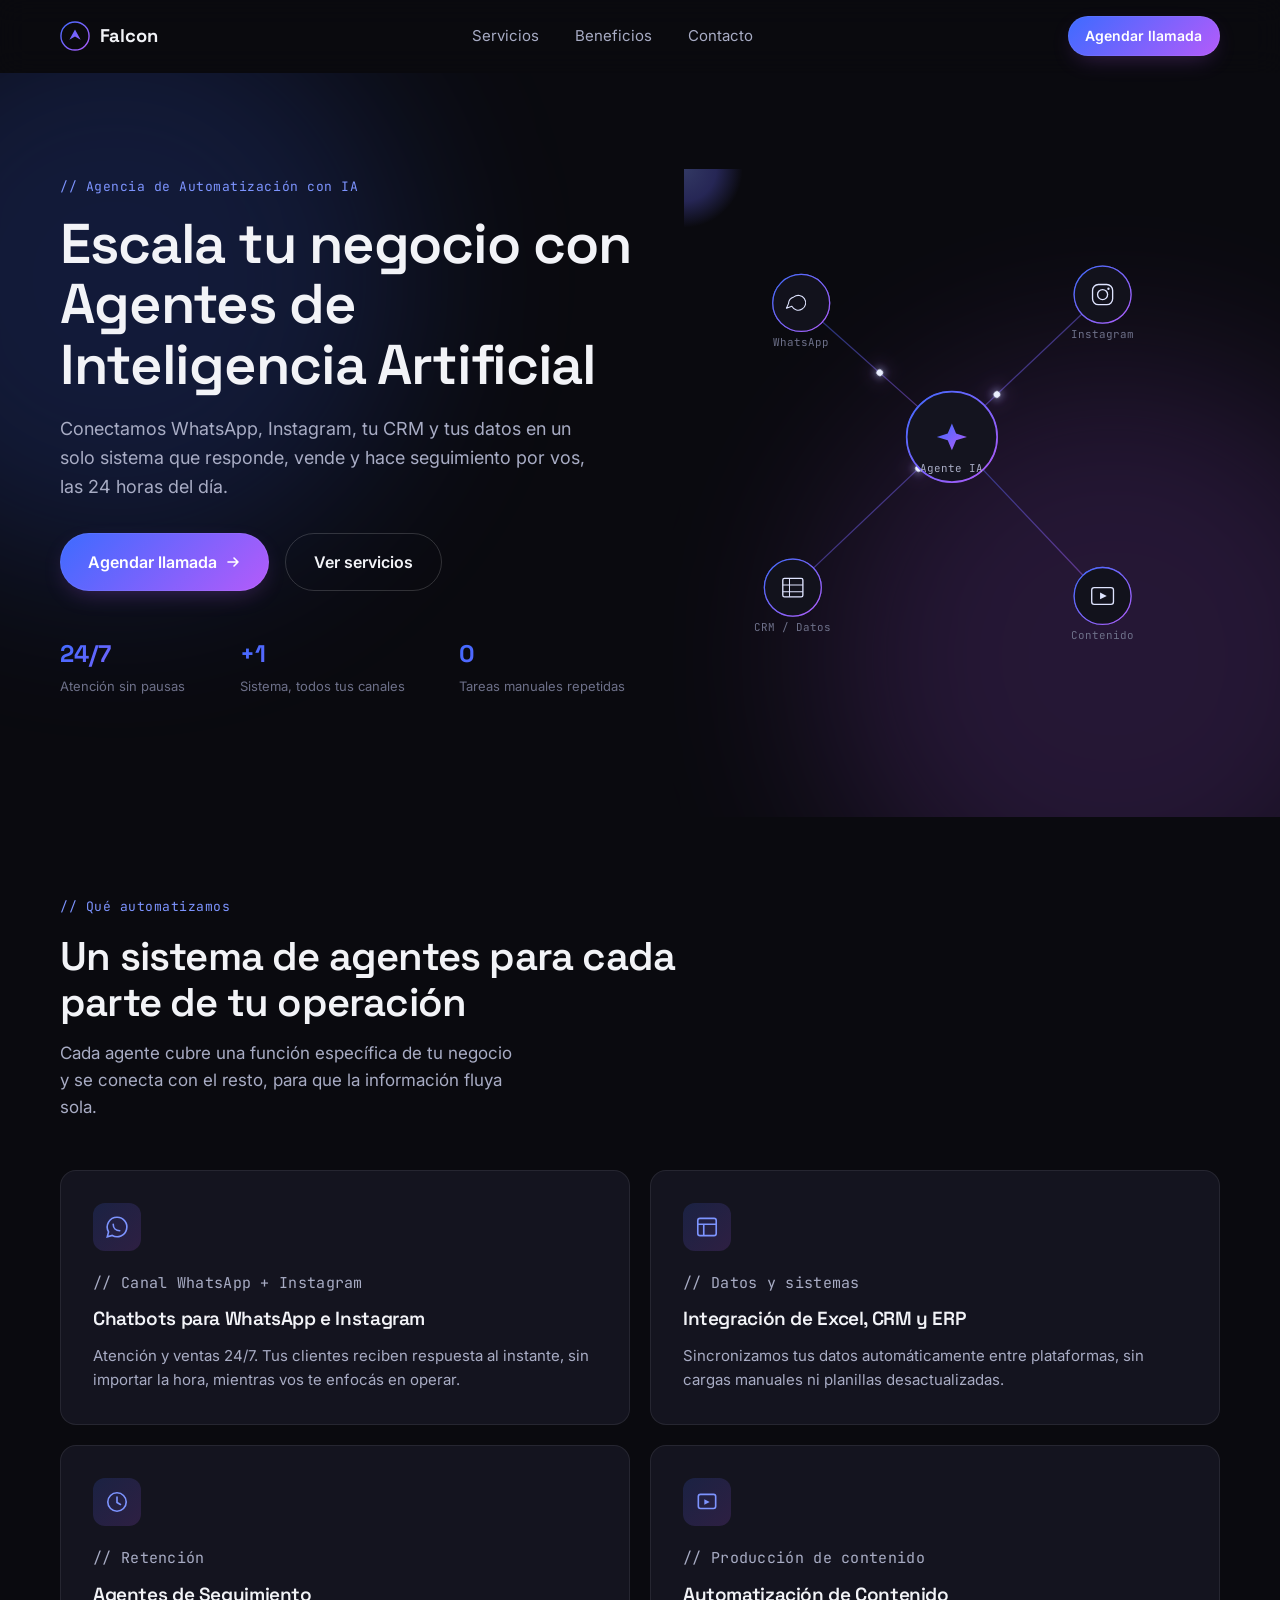
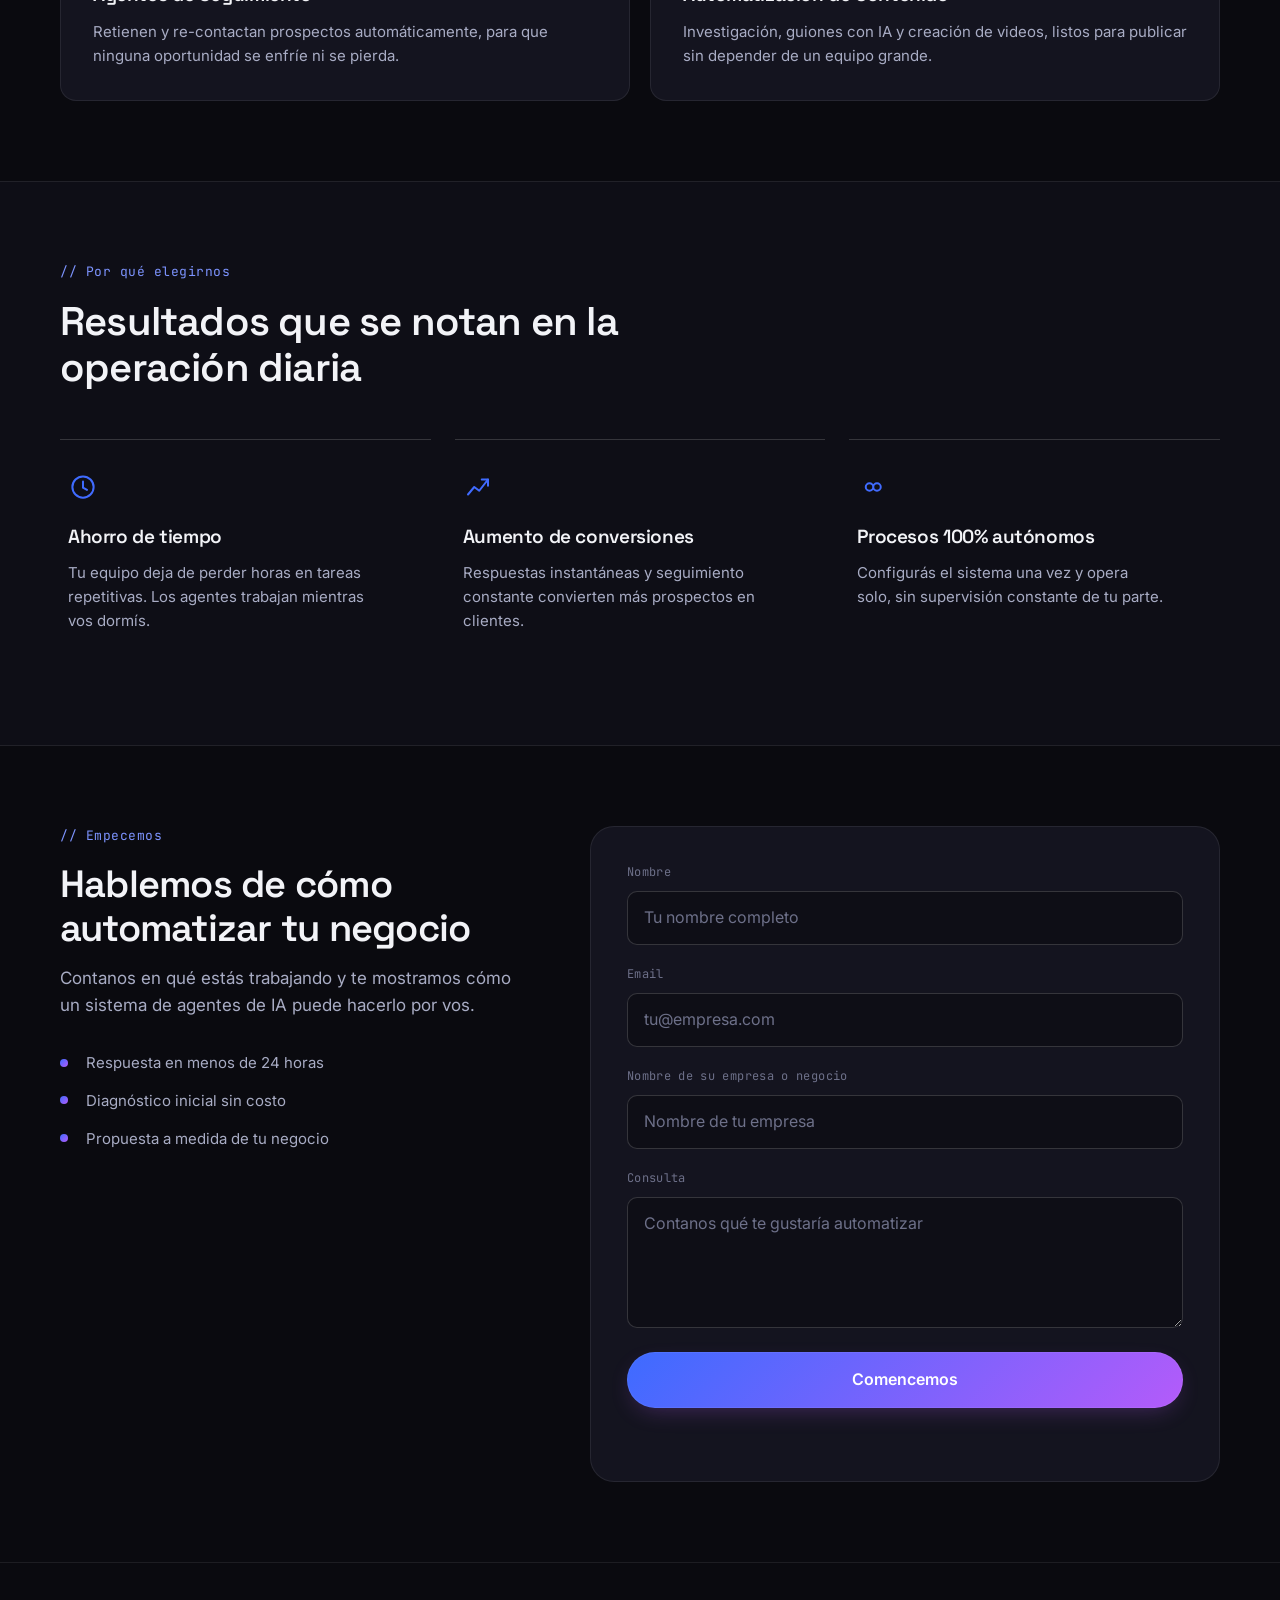
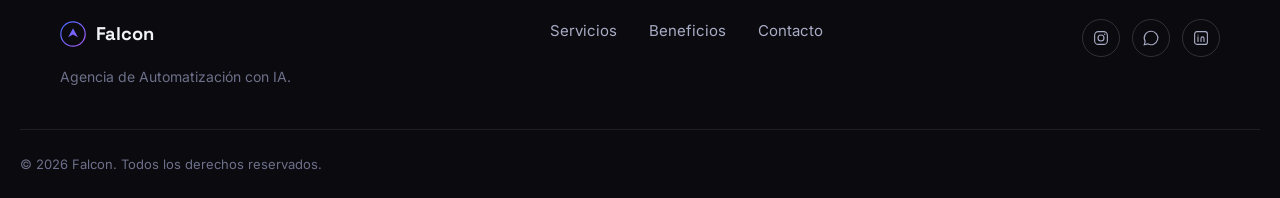
==== index.html @ a9a2b714 "Add Falcon landing page: dark-mode AI automation agency site Hero features an animated node-network " ====
<!DOCTYPE html>
<html lang="es">
<head>
<meta charset="UTF-8">
<meta name="viewport" content="width=device-width, initial-scale=1.0">
<title>Falcon — Agencia de Automatización con IA</title>
<meta name="description" content="Falcon automatiza tu negocio con agentes de Inteligencia Artificial: WhatsApp, Instagram, CRM y contenido, trabajando 24/7.">
<link rel="icon" href="data:image/svg+xml,%3Csvg xmlns='http://www.w3.org/2000/svg' viewBox='0 0 64 64'%3E%3Cdefs%3E%3ClinearGradient id='g' x1='0' y1='0' x2='1' y2='1'%3E%3Cstop offset='0' stop-color='%233d6bff'/%3E%3Cstop offset='1' stop-color='%23b45bfa'/%3E%3C/linearGradient%3E%3C/defs%3E%3Ccircle cx='32' cy='32' r='30' fill='%230a0a0f'/%3E%3Ccircle cx='32' cy='32' r='30' fill='none' stroke='url(%23g)' stroke-width='3'/%3E%3Cpath d='M20 40 L32 18 L44 40 L32 33 Z' fill='url(%23g)'/%3E%3C/svg%3E">
<link rel="preconnect" href="https://fonts.googleapis.com">
<link rel="preconnect" href="https://fonts.gstatic.com" crossorigin>
<link href="https://fonts.googleapis.com/css2?family=Space+Grotesk:wght@500;600;700&family=Inter:wght@400;500;600&family=JetBrains+Mono:wght@400;500&display=swap" rel="stylesheet">
<link rel="stylesheet" href="styles.css">
</head>
<body>

<a class="skip-link" href="#contenido">Saltar al contenido</a>

<header class="site-header" id="header">
  <div class="container header-inner">
    <a href="#inicio" class="logo" aria-label="Falcon, inicio">
      <svg class="logo-mark" width="30" height="30" viewBox="0 0 64 64" fill="none" aria-hidden="true">
        <circle cx="32" cy="32" r="30" fill="none" stroke="url(#logoGrad)" stroke-width="3"/>
        <path d="M20 40 L32 18 L44 40 L32 33 Z" fill="url(#logoGrad)"/>
        <defs>
          <linearGradient id="logoGrad" x1="0" y1="0" x2="64" y2="64" gradientUnits="userSpaceOnUse">
            <stop offset="0" stop-color="#3d6bff"/>
            <stop offset="1" stop-color="#b45bfa"/>
          </linearGradient>
        </defs>
      </svg>
      <span class="logo-word">Falcon</span>
    </a>

    <nav class="main-nav" id="main-nav" aria-label="Navegación principal">
      <a href="#servicios">Servicios</a>
      <a href="#beneficios">Beneficios</a>
      <a href="#contacto">Contacto</a>
    </nav>

    <div class="header-actions">
      <a href="#contacto" class="btn btn-primary btn-small">Agendar llamada</a>
      <button class="nav-toggle" id="nav-toggle" aria-expanded="false" aria-controls="mobile-menu" aria-label="Abrir menú">
        <span></span><span></span><span></span>
      </button>
    </div>
  </div>

  <div class="mobile-menu" id="mobile-menu">
    <a href="#servicios">Servicios</a>
    <a href="#beneficios">Beneficios</a>
    <a href="#contacto">Contacto</a>
    <a href="#contacto" class="btn btn-primary">Agendar llamada</a>
  </div>
</header>

<main id="contenido">

  <!-- HERO -->
  <section class="hero" id="inicio">
    <div class="hero-glow hero-glow-blue" aria-hidden="true"></div>
    <div class="hero-glow hero-glow-violet" aria-hidden="true"></div>

    <div class="container hero-grid">
      <div class="hero-copy reveal">
        <p class="eyebrow">// Agencia de Automatización con IA</p>
        <h1 class="hero-title">Escala tu negocio con Agentes de Inteligencia Artificial</h1>
        <p class="hero-subtitle">Conectamos WhatsApp, Instagram, tu CRM y tus datos en un solo sistema que responde, vende y hace seguimiento por vos, las 24 horas del día.</p>
        <div class="hero-actions">
          <a href="#contacto" class="btn btn-primary btn-large">
            Agendar llamada
            <svg width="16" height="16" viewBox="0 0 16 16" fill="none" aria-hidden="true"><path d="M3 8h10M9 4l4 4-4 4" stroke="currentColor" stroke-width="1.6" stroke-linecap="round" stroke-linejoin="round"/></svg>
          </a>
          <a href="#servicios" class="btn btn-ghost btn-large">Ver servicios</a>
        </div>
        <dl class="hero-stats">
          <div>
            <dt>24/7</dt>
            <dd>Atención sin pausas</dd>
          </div>
          <div>
            <dt>+1</dt>
            <dd>Sistema, todos tus canales</dd>
          </div>
          <div>
            <dt>0</dt>
            <dd>Tareas manuales repetidas</dd>
          </div>
        </dl>
      </div>

      <div class="hero-visual" aria-hidden="true">
        <svg class="network" viewBox="0 0 640 640" xmlns="http://www.w3.org/2000/svg">
          <defs>
            <linearGradient id="lineGrad" x1="0" y1="0" x2="1" y2="1">
              <stop offset="0" stop-color="#3d6bff"/>
              <stop offset="1" stop-color="#b45bfa"/>
            </linearGradient>
            <radialGradient id="hubGlow" cx="50%" cy="50%" r="50%">
              <stop offset="0" stop-color="#7d8fff"/>
              <stop offset="55%" stop-color="#5a5bd8"/>
              <stop offset="100%" stop-color="#5a5bd8" stop-opacity="0"/>
            </radialGradient>
          </defs>

          <path id="pathWA" class="network-line" d="M320,320 L140,160" />
          <path id="pathIG" class="network-line" d="M320,320 L500,150" />
          <path id="pathDB" class="network-line" d="M320,320 L130,500" />
          <path id="pathCT" class="network-line" d="M320,320 L500,510" />

          <circle class="packet" r="4" fill="#eaf0ff"><animateMotion dur="3.2s" repeatCount="indefinite" rotate="auto"><mpath href="#pathWA"/></animateMotion></circle>
          <circle class="packet" r="4" fill="#eaf0ff"><animateMotion dur="3.8s" begin="0.4s" repeatCount="indefinite" rotate="auto"><mpath href="#pathIG"/></animateMotion></circle>
          <circle class="packet" r="4" fill="#eaf0ff"><animateMotion dur="3.5s" begin="0.8s" repeatCount="indefinite" rotate="auto"><mpath href="#pathDB"/></animateMotion></circle>
          <circle class="packet" r="4" fill="#eaf0ff"><animateMotion dur="4.1s" begin="1.2s" repeatCount="indefinite" rotate="auto"><mpath href="#pathCT"/></animateMotion></circle>

          <g class="node" transform="translate(140,160)">
            <circle class="node-ring" r="34"/>
            <circle r="34" fill="#12121c" stroke="url(#lineGrad)" stroke-width="1.5"/>
            <path d="M-11,-9 a11,11 0 1 1 -3,14 l-8,3 3,-7 a11,11 0 0 1 8,-10z" transform="translate(0,0) scale(0.8)" fill="none" stroke="#dfe4ff" stroke-width="1.6" stroke-linejoin="round"/>
            <text x="0" y="52" text-anchor="middle" class="node-label">WhatsApp</text>
          </g>

          <g class="node" transform="translate(500,150)">
            <circle class="node-ring" r="34"/>
            <circle r="34" fill="#12121c" stroke="url(#lineGrad)" stroke-width="1.5"/>
            <rect x="-12" y="-12" width="24" height="24" rx="7" fill="none" stroke="#dfe4ff" stroke-width="1.6"/>
            <circle r="6" fill="none" stroke="#dfe4ff" stroke-width="1.6"/>
            <circle cx="7" cy="-7" r="1.4" fill="#dfe4ff"/>
            <text x="0" y="52" text-anchor="middle" class="node-label">Instagram</text>
          </g>

          <g class="node" transform="translate(130,500)">
            <circle class="node-ring" r="34"/>
            <circle r="34" fill="#12121c" stroke="url(#lineGrad)" stroke-width="1.5"/>
            <rect x="-12" y="-11" width="24" height="22" rx="2" fill="none" stroke="#dfe4ff" stroke-width="1.6"/>
            <path d="M-12,-3 h24 M-12,5 h24 M-4,-11 v22" stroke="#dfe4ff" stroke-width="1.2"/>
            <text x="0" y="52" text-anchor="middle" class="node-label">CRM / Datos</text>
          </g>

          <g class="node" transform="translate(500,510)">
            <circle class="node-ring" r="34"/>
            <circle r="34" fill="#12121c" stroke="url(#lineGrad)" stroke-width="1.5"/>
            <rect x="-13" y="-10" width="26" height="20" rx="3" fill="none" stroke="#dfe4ff" stroke-width="1.6"/>
            <path d="M-3,-4 l8,4 -8,4z" fill="#dfe4ff"/>
            <text x="0" y="52" text-anchor="middle" class="node-label">Contenido</text>
          </g>

          <g class="hub">
            <circle r="70" fill="url(#hubGlow)" opacity="0.35"/>
            <circle class="hub-ring" r="54"/>
            <circle r="54" fill="#14141f" stroke="url(#lineGrad)" stroke-width="2" transform="translate(320,320)" />
          </g>
          <g transform="translate(320,320)">
            <path d="M0,-16 L5,-4 L18,0 L5,4 L0,16 L-5,4 L-18,0 L-5,-4 Z" fill="url(#lineGrad)"/>
            <text x="0" y="42" text-anchor="middle" class="node-label node-label-hub">Agente IA</text>
          </g>
        </svg>
      </div>
    </div>
  </section>

  <!-- SERVICIOS -->
  <section class="section" id="servicios">
    <div class="container">
      <div class="section-head reveal">
        <p class="eyebrow">// Qué automatizamos</p>
        <h2>Un sistema de agentes para cada parte de tu operación</h2>
        <p class="section-lead">Cada agente cubre una función específica de tu negocio y se conecta con el resto, para que la información fluya sola.</p>
      </div>

      <div class="card-grid reveal">
        <article class="service-card">
          <div class="service-icon">
            <svg width="26" height="26" viewBox="0 0 24 24" fill="none" aria-hidden="true"><path d="M12 3a9 9 0 0 0-7.8 13.5L3 21l4.6-1.2A9 9 0 1 0 12 3z" stroke="currentColor" stroke-width="1.5"/><path d="M8.5 9.5c0 3.5 2.5 6 6 6" stroke="currentColor" stroke-width="1.5" stroke-linecap="round"/></svg>
          </div>
          <p class="service-tag">// Canal WhatsApp + Instagram</p>
          <h3>Chatbots para WhatsApp e Instagram</h3>
          <p>Atención y ventas 24/7. Tus clientes reciben respuesta al instante, sin importar la hora, mientras vos te enfocás en operar.</p>
        </article>

        <article class="service-card">
          <div class="service-icon">
            <svg width="26" height="26" viewBox="0 0 24 24" fill="none" aria-hidden="true"><rect x="3.5" y="4" width="17" height="16" rx="2" stroke="currentColor" stroke-width="1.5"/><path d="M3.5 9.5h17M9 9.5V20" stroke="currentColor" stroke-width="1.5"/></svg>
          </div>
          <p class="service-tag">// Datos y sistemas</p>
          <h3>Integración de Excel, CRM y ERP</h3>
          <p>Sincronizamos tus datos automáticamente entre plataformas, sin cargas manuales ni planillas desactualizadas.</p>
        </article>

        <article class="service-card">
          <div class="service-icon">
            <svg width="26" height="26" viewBox="0 0 24 24" fill="none" aria-hidden="true"><circle cx="12" cy="12" r="8.5" stroke="currentColor" stroke-width="1.5"/><path d="M12 7.5v5l3.2 1.8" stroke="currentColor" stroke-width="1.5" stroke-linecap="round"/></svg>
          </div>
          <p class="service-tag">// Retención</p>
          <h3>Agentes de Seguimiento</h3>
          <p>Retienen y re-contactan prospectos automáticamente, para que ninguna oportunidad se enfríe ni se pierda.</p>
        </article>

        <article class="service-card">
          <div class="service-icon">
            <svg width="26" height="26" viewBox="0 0 24 24" fill="none" aria-hidden="true"><rect x="4" y="5" width="16" height="13" rx="2" stroke="currentColor" stroke-width="1.5"/><path d="M9.5 9.5l5 2.5-5 2.5z" fill="currentColor"/></svg>
          </div>
          <p class="service-tag">// Producción de contenido</p>
          <h3>Automatización de Contenido</h3>
          <p>Investigación, guiones con IA y creación de videos, listos para publicar sin depender de un equipo grande.</p>
        </article>
      </div>
    </div>
  </section>

  <!-- BENEFICIOS -->
  <section class="section section-alt" id="beneficios">
    <div class="container">
      <div class="section-head reveal">
        <p class="eyebrow">// Por qué elegirnos</p>
        <h2>Resultados que se notan en la operación diaria</h2>
      </div>

      <div class="benefit-grid reveal">
        <article class="benefit-card">
          <svg width="30" height="30" viewBox="0 0 24 24" fill="none" aria-hidden="true"><circle cx="12" cy="12" r="8.5" stroke="url(#bGrad1)" stroke-width="1.6"/><path d="M12 7.5v5l3.2 1.8" stroke="url(#bGrad1)" stroke-width="1.6" stroke-linecap="round"/><defs><linearGradient id="bGrad1" x1="0" y1="0" x2="24" y2="24"><stop stop-color="#3d6bff"/><stop offset="1" stop-color="#b45bfa"/></linearGradient></defs></svg>
          <h3>Ahorro de tiempo</h3>
          <p>Tu equipo deja de perder horas en tareas repetitivas. Los agentes trabajan mientras vos dormís.</p>
        </article>

        <article class="benefit-card">
          <svg width="30" height="30" viewBox="0 0 24 24" fill="none" aria-hidden="true"><path d="M4 18l5-6 4 3 7-9" stroke="url(#bGrad2)" stroke-width="1.6" stroke-linecap="round" stroke-linejoin="round"/><path d="M15 6h5v5" stroke="url(#bGrad2)" stroke-width="1.6" stroke-linecap="round" stroke-linejoin="round"/><defs><linearGradient id="bGrad2" x1="0" y1="0" x2="24" y2="24"><stop stop-color="#3d6bff"/><stop offset="1" stop-color="#b45bfa"/></linearGradient></defs></svg>
          <h3>Aumento de conversiones</h3>
          <p>Respuestas instantáneas y seguimiento constante convierten más prospectos en clientes.</p>
        </article>

        <article class="benefit-card">
          <svg width="30" height="30" viewBox="0 0 24 24" fill="none" aria-hidden="true"><path d="M7 12a3 3 0 1 1 6 0 3 3 0 1 0 6 0 3 3 0 1 0-6 0 3 3 0 1 1-6 0z" stroke="url(#bGrad3)" stroke-width="1.6"/><defs><linearGradient id="bGrad3" x1="0" y1="0" x2="24" y2="24"><stop stop-color="#3d6bff"/><stop offset="1" stop-color="#b45bfa"/></linearGradient></defs></svg>
          <h3>Procesos 100% autónomos</h3>
          <p>Configurás el sistema una vez y opera solo, sin supervisión constante de tu parte.</p>
        </article>
      </div>
    </div>
  </section>

  <!-- CONTACTO -->
  <section class="section" id="contacto">
    <div class="container contact-grid">
      <div class="contact-copy reveal">
        <p class="eyebrow">// Empecemos</p>
        <h2>Hablemos de cómo automatizar tu negocio</h2>
        <p class="section-lead">Contanos en qué estás trabajando y te mostramos cómo un sistema de agentes de IA puede hacerlo por vos.</p>
        <ul class="contact-points">
          <li>Respuesta en menos de 24 horas</li>
          <li>Diagnóstico inicial sin costo</li>
          <li>Propuesta a medida de tu negocio</li>
        </ul>
      </div>

      <form class="contact-form reveal" id="contact-form" novalidate>
        <div class="form-row">
          <label for="nombre">Nombre</label>
          <input type="text" id="nombre" name="nombre" autocomplete="name" required placeholder="Tu nombre completo">
        </div>
        <div class="form-row">
          <label for="email">Email</label>
          <input type="email" id="email" name="email" autocomplete="email" required placeholder="tu@empresa.com">
        </div>
        <div class="form-row">
          <label for="empresa">Nombre de su empresa o negocio</label>
          <input type="text" id="empresa" name="empresa" autocomplete="organization" required placeholder="Nombre de tu empresa">
        </div>
        <div class="form-row">
          <label for="consulta">Consulta</label>
          <textarea id="consulta" name="consulta" rows="4" required placeholder="Contanos qué te gustaría automatizar"></textarea>
        </div>
        <button type="submit" class="btn btn-primary btn-large form-submit">Comencemos</button>
        <p class="form-status" id="form-status" role="status" aria-live="polite"></p>
      </form>
    </div>
  </section>

</main>

<footer class="site-footer">
  <div class="container footer-inner">
    <div class="footer-brand">
      <a href="#inicio" class="logo" aria-label="Falcon, inicio">
        <svg class="logo-mark" width="26" height="26" viewBox="0 0 64 64" fill="none" aria-hidden="true">
          <circle cx="32" cy="32" r="30" fill="none" stroke="url(#logoGradFooter)" stroke-width="3"/>
          <path d="M20 40 L32 18 L44 40 L32 33 Z" fill="url(#logoGradFooter)"/>
          <defs>
            <linearGradient id="logoGradFooter" x1="0" y1="0" x2="64" y2="64" gradientUnits="userSpaceOnUse">
              <stop offset="0" stop-color="#3d6bff"/>
              <stop offset="1" stop-color="#b45bfa"/>
            </linearGradient>
          </defs>
        </svg>
        <span class="logo-word">Falcon</span>
      </a>
      <p>Agencia de Automatización con IA.</p>
    </div>

    <nav class="footer-nav" aria-label="Navegación de pie de página">
      <a href="#servicios">Servicios</a>
      <a href="#beneficios">Beneficios</a>
      <a href="#contacto">Contacto</a>
    </nav>

    <div class="footer-social">
      <a href="#" aria-label="Falcon en Instagram">
        <svg width="18" height="18" viewBox="0 0 24 24" fill="none"><rect x="3.5" y="3.5" width="17" height="17" rx="5" stroke="currentColor" stroke-width="1.5"/><circle cx="12" cy="12" r="4" stroke="currentColor" stroke-width="1.5"/><circle cx="17" cy="7" r="1" fill="currentColor"/></svg>
      </a>
      <a href="#" aria-label="Falcon en WhatsApp">
        <svg width="18" height="18" viewBox="0 0 24 24" fill="none"><path d="M12 3a9 9 0 0 0-7.8 13.5L3 21l4.6-1.2A9 9 0 1 0 12 3z" stroke="currentColor" stroke-width="1.5"/></svg>
      </a>
      <a href="#" aria-label="Falcon en LinkedIn">
        <svg width="18" height="18" viewBox="0 0 24 24" fill="none"><rect x="3.5" y="3.5" width="17" height="17" rx="3" stroke="currentColor" stroke-width="1.5"/><path d="M8 10.5v6M8 8v.01M12 16.5v-4a2 2 0 0 1 4 0v4" stroke="currentColor" stroke-width="1.5" stroke-linecap="round"/></svg>
      </a>
    </div>
  </div>
  <div class="container footer-bottom">
    <p>© <span id="year">2026</span> Falcon. Todos los derechos reservados.</p>
  </div>
</footer>

<script src="script.js"></script>
</body>
</html>
---- styles.css ----
/* ============================================
   Falcon — Design tokens
   ============================================ */
:root {
  --bg: #0a0a0f;
  --bg-elevated: #0e0e16;
  --surface: #14141f;
  --surface-hover: #191926;
  --border: rgba(255, 255, 255, 0.08);
  --border-strong: rgba(255, 255, 255, 0.16);

  --text-primary: #f2f3f7;
  --text-secondary: #a8acc4;
  --text-muted: #6d7089;

  --blue: #3d6bff;
  --blue-soft: #7d94ff;
  --violet: #b45bfa;
  --violet-soft: #d3a2ff;

  --gradient: linear-gradient(135deg, var(--blue) 0%, var(--violet) 100%);
  --glow-blue: rgba(61, 107, 255, 0.35);
  --glow-violet: rgba(180, 91, 250, 0.32);

  --font-display: 'Space Grotesk', 'Segoe UI', sans-serif;
  --font-body: 'Inter', 'Segoe UI', sans-serif;
  --font-mono: 'JetBrains Mono', 'SFMono-Regular', monospace;

  --container: 1240px;
  --radius-sm: 10px;
  --radius-md: 16px;
  --radius-lg: 24px;

  --ease: cubic-bezier(0.16, 1, 0.3, 1);
}

/* ============================================
   Reset
   ============================================ */
*, *::before, *::after { box-sizing: border-box; }
html { scroll-behavior: smooth; }
body {
  margin: 0;
  background: var(--bg);
  color: var(--text-primary);
  font-family: var(--font-body);
  font-size: 16px;
  line-height: 1.6;
  -webkit-font-smoothing: antialiased;
}
img, svg { display: block; max-width: 100%; }
a { color: inherit; text-decoration: none; }
ul, dl { margin: 0; padding: 0; list-style: none; }
h1, h2, h3, p, dl, dd { margin: 0; }
button { font: inherit; color: inherit; background: none; border: none; cursor: pointer; }
input, textarea { font: inherit; color: inherit; }

:focus-visible {
  outline: 2px solid var(--blue-soft);
  outline-offset: 3px;
  border-radius: 4px;
}

.skip-link {
  position: absolute;
  left: -999px;
  top: 0;
  background: var(--blue);
  color: #fff;
  padding: 0.75rem 1.25rem;
  border-radius: 0 0 8px 0;
  z-index: 200;
}
.skip-link:focus {
  left: 0;
}

.container {
  max-width: var(--container);
  margin: 0 auto;
  padding: 0 1.5rem;
}

@media (min-width: 768px) {
  .container { padding: 0 2.5rem; }
}

/* ============================================
   Typography
   ============================================ */
h1, h2, h3 { font-family: var(--font-display); font-weight: 600; letter-spacing: -0.02em; }

.eyebrow {
  font-family: var(--font-mono);
  font-size: 0.8125rem;
  letter-spacing: 0.04em;
  color: var(--blue-soft);
  margin: 0 0 1rem;
}

.section-lead {
  color: var(--text-secondary);
  font-size: 1.0625rem;
  max-width: 42ch;
  margin-top: 0.9rem;
}

/* ============================================
   Buttons
   ============================================ */
.btn {
  display: inline-flex;
  align-items: center;
  gap: 0.5rem;
  font-family: var(--font-body);
  font-weight: 600;
  font-size: 0.9375rem;
  padding: 0.75rem 1.4rem;
  border-radius: 999px;
  transition: transform 0.25s var(--ease), box-shadow 0.25s var(--ease), background 0.25s var(--ease), border-color 0.25s var(--ease);
  white-space: nowrap;
}
.btn-primary {
  background: var(--gradient);
  color: #fff;
  box-shadow: 0 0 0 1px rgba(255,255,255,0.06) inset, 0 8px 24px -8px var(--glow-violet);
}
.btn-primary:hover {
  transform: translateY(-2px);
  box-shadow: 0 0 0 1px rgba(255,255,255,0.1) inset, 0 14px 32px -8px var(--glow-violet);
}
.btn-ghost {
  background: transparent;
  color: var(--text-primary);
  border: 1px solid var(--border-strong);
}
.btn-ghost:hover {
  border-color: var(--blue-soft);
  background: rgba(61, 107, 255, 0.08);
}
.btn-large { padding: 0.95rem 1.75rem; font-size: 1rem; }
.btn-small { padding: 0.55rem 1.1rem; font-size: 0.875rem; }

/* ============================================
   Header
   ============================================ */
.site-header {
  position: sticky;
  top: 0;
  z-index: 100;
  background: rgba(10, 10, 15, 0.7);
  backdrop-filter: blur(14px);
  -webkit-backdrop-filter: blur(14px);
  border-bottom: 1px solid transparent;
  transition: border-color 0.3s ease, background 0.3s ease;
}
.site-header.scrolled {
  border-bottom-color: var(--border);
  background: rgba(10, 10, 15, 0.88);
}

.header-inner {
  display: flex;
  align-items: center;
  justify-content: space-between;
  height: 72px;
  gap: 1.5rem;
}

.logo {
  display: inline-flex;
  align-items: center;
  gap: 0.6rem;
}
.logo-word {
  font-family: var(--font-display);
  font-weight: 700;
  font-size: 1.15rem;
  letter-spacing: -0.01em;
}

.main-nav {
  display: none;
  align-items: center;
  gap: 2.25rem;
  font-size: 0.9375rem;
  color: var(--text-secondary);
}
.main-nav a { transition: color 0.2s ease; }
.main-nav a:hover { color: var(--text-primary); }

.header-actions { display: flex; align-items: center; gap: 1rem; }
.header-actions .btn-small { display: none; }

@media (min-width: 900px) {
  .main-nav { display: flex; }
  .header-actions .btn-small { display: inline-flex; }
}

.nav-toggle {
  display: flex;
  flex-direction: column;
  justify-content: center;
  gap: 5px;
  width: 40px;
  height: 40px;
  align-items: center;
}
.nav-toggle span {
  width: 20px;
  height: 2px;
  background: var(--text-primary);
  border-radius: 2px;
  transition: transform 0.25s ease, opacity 0.25s ease;
}
.nav-toggle[aria-expanded="true"] span:nth-child(1) { transform: translateY(7px) rotate(45deg); }
.nav-toggle[aria-expanded="true"] span:nth-child(2) { opacity: 0; }
.nav-toggle[aria-expanded="true"] span:nth-child(3) { transform: translateY(-7px) rotate(-45deg); }

@media (min-width: 900px) {
  .nav-toggle { display: none; }
}

.mobile-menu {
  display: flex;
  flex-direction: column;
  gap: 0.25rem;
  max-height: 0;
  overflow: hidden;
  padding: 0 1.5rem;
  border-bottom: 1px solid transparent;
  transition: max-height 0.35s var(--ease), padding 0.35s var(--ease), border-color 0.35s ease;
}
.mobile-menu.open {
  max-height: 320px;
  padding: 0.5rem 1.5rem 1.5rem;
  border-bottom-color: var(--border);
}
.mobile-menu a {
  padding: 0.75rem 0;
  font-size: 1rem;
  color: var(--text-secondary);
  border-bottom: 1px solid var(--border);
}
.mobile-menu .btn { margin-top: 1rem; justify-content: center; border-bottom: none; }

@media (min-width: 900px) {
  .mobile-menu { display: none; }
}

/* ============================================
   Hero
   ============================================ */
.hero {
  position: relative;
  overflow: hidden;
  padding: 4.5rem 0 5rem;
}

.hero-glow {
  position: absolute;
  width: 46vw;
  height: 46vw;
  max-width: 620px;
  max-height: 620px;
  border-radius: 50%;
  filter: blur(90px);
  opacity: 0.5;
  pointer-events: none;
  z-index: 0;
}
.hero-glow-blue { background: var(--glow-blue); top: -12%; left: -14%; }
.hero-glow-violet { background: var(--glow-violet); bottom: -18%; right: -10%; }

.hero-grid {
  position: relative;
  z-index: 1;
  display: grid;
  gap: 3rem;
  align-items: center;
}

.hero-title {
  font-size: clamp(2.25rem, 5.5vw, 3.5rem);
  line-height: 1.08;
  margin-bottom: 1.25rem;
}

.hero-subtitle {
  color: var(--text-secondary);
  font-size: 1.125rem;
  max-width: 48ch;
  margin-bottom: 2rem;
}

.hero-actions {
  display: flex;
  flex-wrap: wrap;
  gap: 1rem;
  margin-bottom: 2.75rem;
}
.hero-actions svg { flex-shrink: 0; }

.hero-stats {
  display: grid;
  grid-template-columns: repeat(3, auto);
  gap: 1.75rem;
}
.hero-stats dt {
  font-family: var(--font-display);
  font-size: 1.5rem;
  font-weight: 700;
  background: var(--gradient);
  -webkit-background-clip: text;
  background-clip: text;
  color: transparent;
}
.hero-stats dd {
  font-size: 0.8125rem;
  color: var(--text-muted);
  margin-top: 0.15rem;
}

.hero-visual {
  position: relative;
  z-index: 1;
}

.network { width: 100%; height: auto; }

.network-line {
  stroke: url(#lineGrad);
  stroke-width: 1.5;
  fill: none;
  opacity: 0.45;
}

.packet {
  filter: drop-shadow(0 0 5px #b6c3ff) drop-shadow(0 0 10px rgba(180, 91, 250, 0.6));
}

.node-ring {
  fill: none;
  stroke: var(--blue-soft);
  stroke-width: 1.5;
  opacity: 0.5;
  transform-box: fill-box;
  transform-origin: center;
  animation: ping 3.6s ease-out infinite;
}
.node:nth-child(6) .node-ring { animation-delay: 0.4s; }
.node:nth-child(7) .node-ring { animation-delay: 0.9s; }
.node:nth-child(8) .node-ring { animation-delay: 1.4s; }

@keyframes ping {
  0% { transform: scale(0.85); opacity: 0.55; }
  70% { transform: scale(1.35); opacity: 0; }
  100% { transform: scale(1.35); opacity: 0; }
}

.hub-ring {
  fill: none;
  stroke: url(#lineGrad);
  stroke-width: 1.5;
  opacity: 0.6;
  transform-box: fill-box;
  transform-origin: center;
  transform: translate(320px, 320px);
  animation: ping-hub 3s ease-out infinite;
}
@keyframes ping-hub {
  0% { transform: translate(320px, 320px) scale(0.9); opacity: 0.6; }
  70% { transform: translate(320px, 320px) scale(1.25); opacity: 0; }
  100% { transform: translate(320px, 320px) scale(1.25); opacity: 0; }
}

.node-label {
  font-family: var(--font-mono);
  font-size: 13px;
  fill: var(--text-muted);
}
.node-label-hub {
  fill: var(--text-secondary);
  font-size: 13px;
}

@media (min-width: 1024px) {
  .hero { padding: 6rem 0 7rem; }
  .hero-grid { grid-template-columns: 1.05fr 0.95fr; gap: 2rem; }
}

@media (prefers-reduced-motion: reduce) {
  html { scroll-behavior: auto; }
  .node-ring, .hub-ring, .reveal { animation: none !important; }
}

/* ============================================
   Sections
   ============================================ */
.section { padding: 5rem 0; }
.section-alt { background: var(--bg-elevated); border-top: 1px solid var(--border); border-bottom: 1px solid var(--border); }

.section-head { max-width: 640px; margin-bottom: 3rem; }
.section-head h2 { font-size: clamp(1.75rem, 3.5vw, 2.5rem); line-height: 1.15; }

/* ============================================
   Services
   ============================================ */
.card-grid {
  display: grid;
  gap: 1.25rem;
  grid-template-columns: 1fr;
}
@media (min-width: 640px) {
  .card-grid { grid-template-columns: repeat(2, 1fr); }
}

.service-card {
  background: var(--surface);
  border: 1px solid var(--border);
  border-radius: var(--radius-md);
  padding: 2rem;
  transition: border-color 0.3s ease, transform 0.3s var(--ease), background 0.3s ease;
}
.service-card:hover {
  border-color: var(--border-strong);
  background: var(--surface-hover);
  transform: translateY(-4px);
}

.service-icon {
  width: 48px;
  height: 48px;
  display: flex;
  align-items: center;
  justify-content: center;
  border-radius: 12px;
  background: linear-gradient(135deg, rgba(61,107,255,0.16), rgba(180,91,250,0.16));
  color: var(--blue-soft);
  margin-bottom: 1.25rem;
}

.service-tag {
  font-family: var(--font-mono);
  font-size: 0.75rem;
  color: var(--violet-soft);
  letter-spacing: 0.02em;
  margin-bottom: 0.6rem;
}

.service-card h3 {
  font-size: 1.1875rem;
  margin-bottom: 0.6rem;
}
.service-card p { color: var(--text-secondary); font-size: 0.9375rem; }

/* ============================================
   Benefits
   ============================================ */
.benefit-grid {
  display: grid;
  gap: 1.5rem;
  grid-template-columns: 1fr;
}
@media (min-width: 768px) {
  .benefit-grid { grid-template-columns: repeat(3, 1fr); }
}

.benefit-card {
  padding: 2rem 0.5rem;
  border-top: 1px solid var(--border-strong);
}
.benefit-card svg { margin-bottom: 1.25rem; }
.benefit-card h3 { font-size: 1.1875rem; margin-bottom: 0.6rem; }
.benefit-card p { color: var(--text-secondary); font-size: 0.9375rem; max-width: 34ch; }

/* ============================================
   Contact
   ============================================ */
.contact-grid {
  display: grid;
  gap: 3rem;
}
@media (min-width: 1024px) {
  .contact-grid { grid-template-columns: 0.85fr 1.15fr; gap: 4rem; }
}

.contact-copy h2 { font-size: clamp(1.75rem, 3.5vw, 2.375rem); line-height: 1.15; margin-bottom: 0.25rem; }

.contact-points {
  margin-top: 2rem;
  display: flex;
  flex-direction: column;
  gap: 0.85rem;
}
.contact-points li {
  position: relative;
  padding-left: 1.6rem;
  color: var(--text-secondary);
  font-size: 0.9375rem;
}
.contact-points li::before {
  content: '';
  position: absolute;
  left: 0;
  top: 0.45rem;
  width: 8px;
  height: 8px;
  border-radius: 50%;
  background: var(--gradient);
}

.contact-form {
  background: var(--surface);
  border: 1px solid var(--border);
  border-radius: var(--radius-lg);
  padding: 2.25rem;
  display: flex;
  flex-direction: column;
  gap: 1.25rem;
}

.form-row { display: flex; flex-direction: column; gap: 0.5rem; }
.form-row label {
  font-family: var(--font-mono);
  font-size: 0.75rem;
  letter-spacing: 0.03em;
  color: var(--text-muted);
}
.form-row input,
.form-row textarea {
  background: var(--bg-elevated);
  border: 1px solid var(--border-strong);
  border-radius: var(--radius-sm);
  padding: 0.85rem 1rem;
  color: var(--text-primary);
  transition: border-color 0.25s ease, box-shadow 0.25s ease;
  resize: vertical;
}
.form-row input::placeholder,
.form-row textarea::placeholder { color: var(--text-muted); }
.form-row input:focus,
.form-row textarea:focus {
  outline: none;
  border-color: var(--blue-soft);
  box-shadow: 0 0 0 3px rgba(61, 107, 255, 0.18);
}

.form-submit { justify-content: center; margin-top: 0.25rem; }

.form-status {
  font-size: 0.875rem;
  color: var(--violet-soft);
  min-height: 1.2em;
}

/* ============================================
   Footer
   ============================================ */
.site-footer {
  border-top: 1px solid var(--border);
  padding: 3.5rem 0 0;
}

.footer-inner {
  display: flex;
  flex-direction: column;
  gap: 2rem;
  padding-bottom: 2.5rem;
}
@media (min-width: 768px) {
  .footer-inner { flex-direction: row; justify-content: space-between; align-items: flex-start; }
}

.footer-brand p { color: var(--text-muted); font-size: 0.875rem; margin-top: 0.75rem; }

.footer-nav {
  display: flex;
  flex-direction: column;
  gap: 0.6rem;
  font-size: 0.9375rem;
  color: var(--text-secondary);
}
@media (min-width: 768px) {
  .footer-nav { flex-direction: row; gap: 2rem; }
}
.footer-nav a:hover { color: var(--text-primary); }

.footer-social { display: flex; gap: 0.75rem; }
.footer-social a {
  width: 38px;
  height: 38px;
  display: flex;
  align-items: center;
  justify-content: center;
  border: 1px solid var(--border-strong);
  border-radius: 50%;
  color: var(--text-secondary);
  transition: border-color 0.25s ease, color 0.25s ease;
}
.footer-social a:hover { border-color: var(--blue-soft); color: var(--blue-soft); }

.footer-bottom {
  border-top: 1px solid var(--border);
  padding: 1.5rem 0;
}
.footer-bottom p { color: var(--text-muted); font-size: 0.8125rem; }

/* ============================================
   Scroll reveal
   ============================================ */
.reveal {
  transition: opacity 0.7s var(--ease), transform 0.7s var(--ease);
}
.reveal.reveal-armed {
  opacity: 0;
  transform: translateY(18px);
}
.reveal.in-view {
  opacity: 1;
  transform: translateY(0);
}
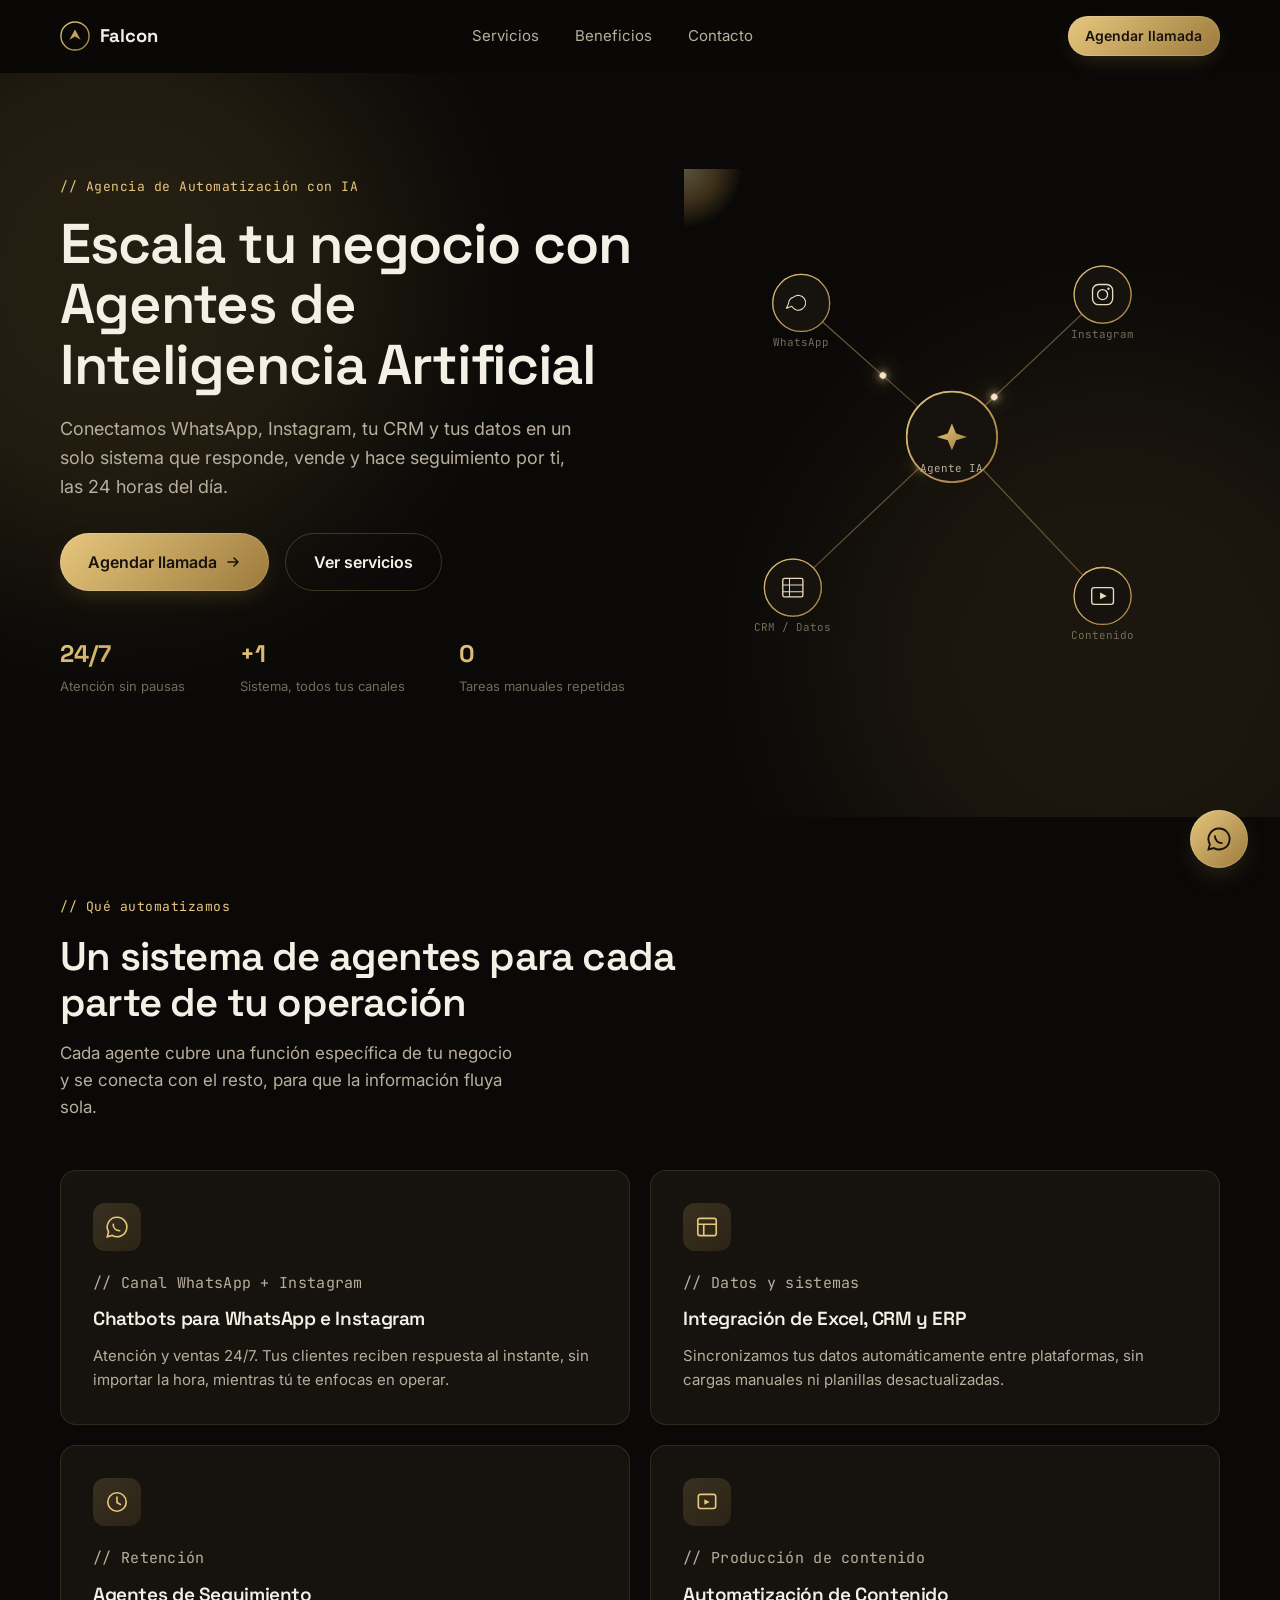
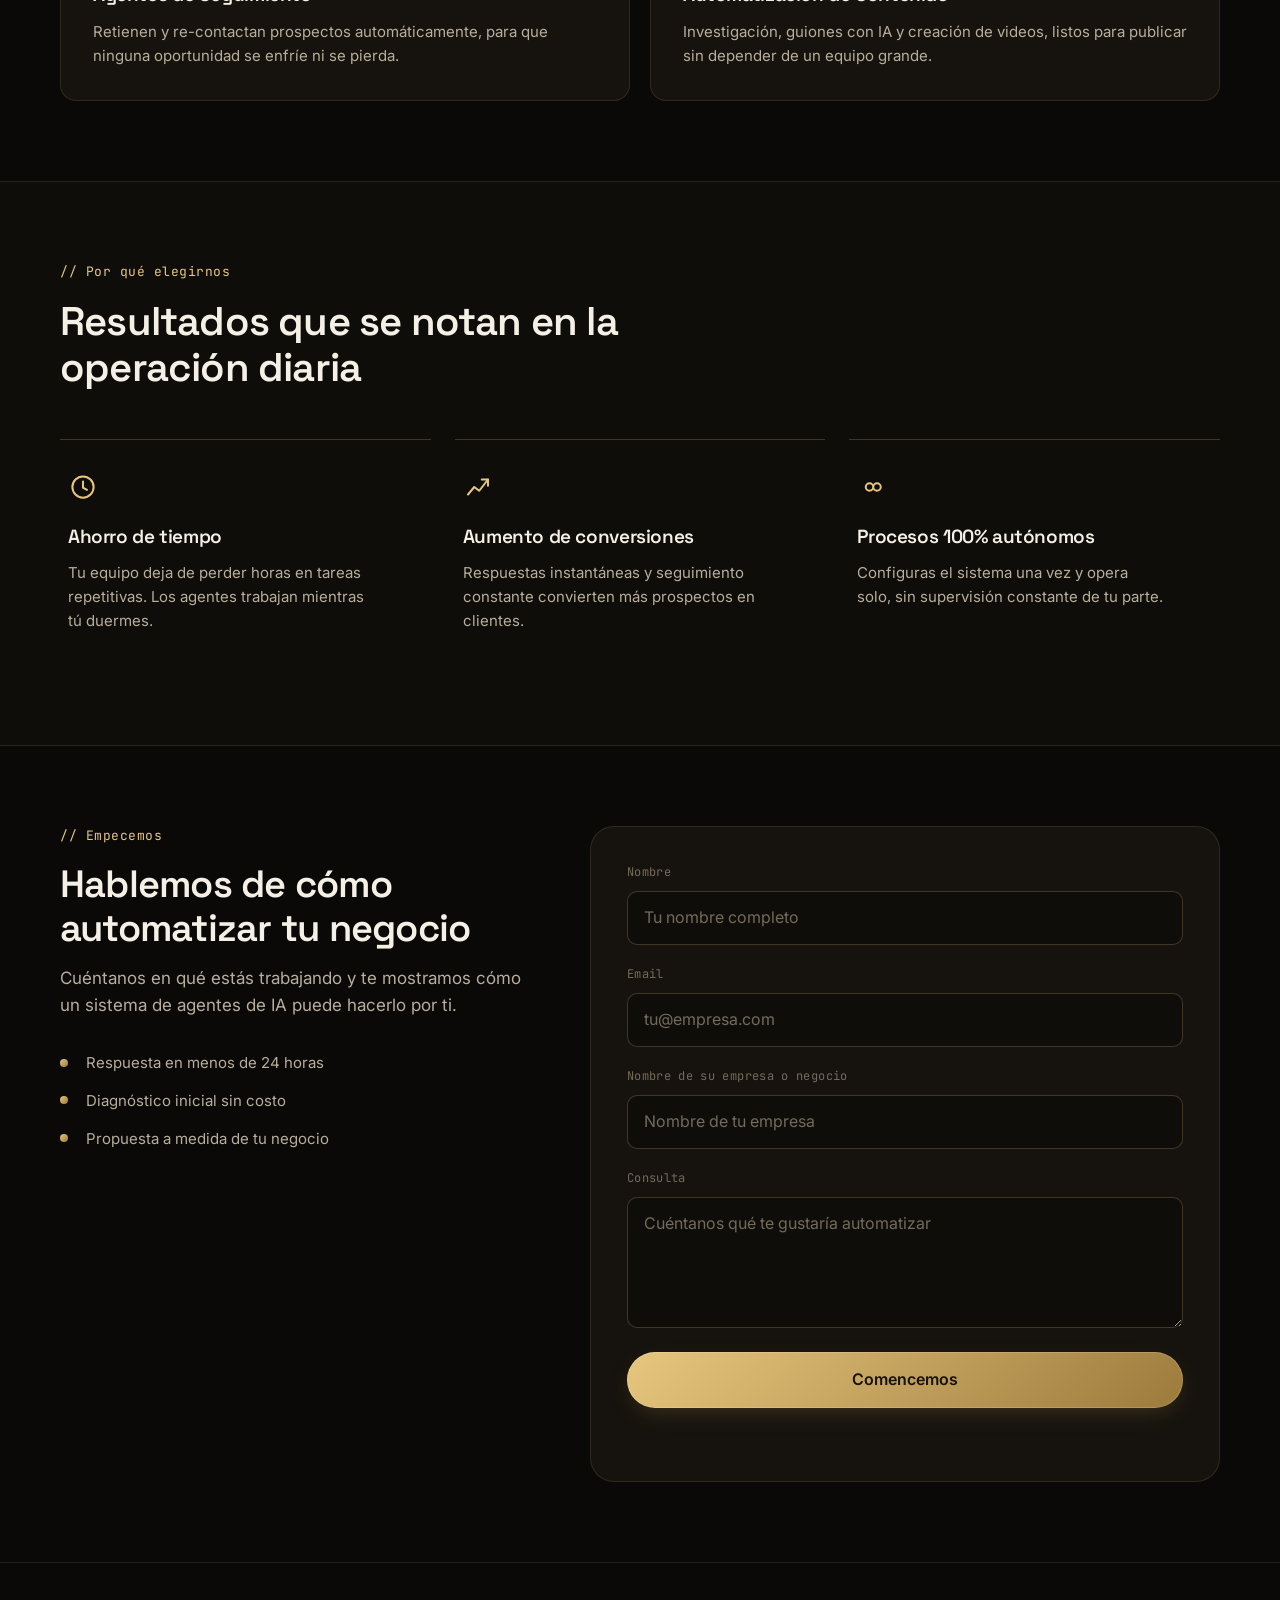
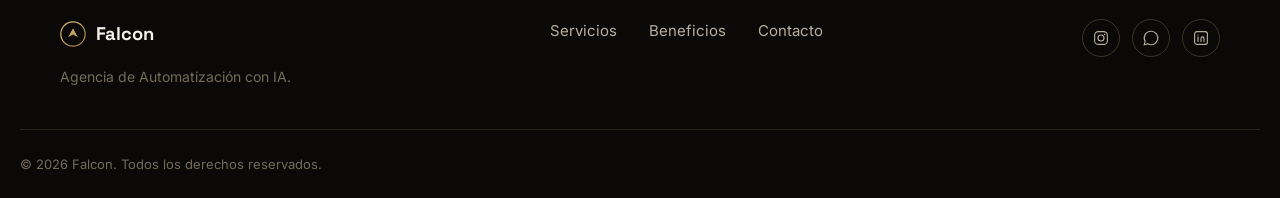
==== commit 7111e391: "Rebrand landing page to black + muted gold, neutral Spanish, live contacts - Replace the blue/violet" ====
--- a/index.html
+++ b/index.html
@@ -5,7 +5,7 @@
 <meta name="viewport" content="width=device-width, initial-scale=1.0">
 <title>Falcon — Agencia de Automatización con IA</title>
 <meta name="description" content="Falcon automatiza tu negocio con agentes de Inteligencia Artificial: WhatsApp, Instagram, CRM y contenido, trabajando 24/7.">
-<link rel="icon" href="data:image/svg+xml,%3Csvg xmlns='http://www.w3.org/2000/svg' viewBox='0 0 64 64'%3E%3Cdefs%3E%3ClinearGradient id='g' x1='0' y1='0' x2='1' y2='1'%3E%3Cstop offset='0' stop-color='%233d6bff'/%3E%3Cstop offset='1' stop-color='%23b45bfa'/%3E%3C/linearGradient%3E%3C/defs%3E%3Ccircle cx='32' cy='32' r='30' fill='%230a0a0f'/%3E%3Ccircle cx='32' cy='32' r='30' fill='none' stroke='url(%23g)' stroke-width='3'/%3E%3Cpath d='M20 40 L32 18 L44 40 L32 33 Z' fill='url(%23g)'/%3E%3C/svg%3E">
+<link rel="icon" href="data:image/svg+xml,%3Csvg xmlns='http://www.w3.org/2000/svg' viewBox='0 0 64 64'%3E%3Cdefs%3E%3ClinearGradient id='g' x1='0' y1='0' x2='1' y2='1'%3E%3Cstop offset='0' stop-color='%23e7c77e'/%3E%3Cstop offset='1' stop-color='%239c7a3c'/%3E%3C/linearGradient%3E%3C/defs%3E%3Ccircle cx='32' cy='32' r='30' fill='%230a0908'/%3E%3Ccircle cx='32' cy='32' r='30' fill='none' stroke='url(%23g)' stroke-width='3'/%3E%3Cpath d='M20 40 L32 18 L44 40 L32 33 Z' fill='url(%23g)'/%3E%3C/svg%3E">
 <link rel="preconnect" href="https://fonts.googleapis.com">
 <link rel="preconnect" href="https://fonts.gstatic.com" crossorigin>
 <link href="https://fonts.googleapis.com/css2?family=Space+Grotesk:wght@500;600;700&family=Inter:wght@400;500;600&family=JetBrains+Mono:wght@400;500&display=swap" rel="stylesheet">
@@ -23,8 +23,8 @@
         <path d="M20 40 L32 18 L44 40 L32 33 Z" fill="url(#logoGrad)"/>
         <defs>
           <linearGradient id="logoGrad" x1="0" y1="0" x2="64" y2="64" gradientUnits="userSpaceOnUse">
-            <stop offset="0" stop-color="#3d6bff"/>
-            <stop offset="1" stop-color="#b45bfa"/>
+            <stop offset="0" stop-color="#e7c77e"/>
+            <stop offset="1" stop-color="#9c7a3c"/>
           </linearGradient>
         </defs>
       </svg>
@@ -57,14 +57,14 @@
 
   <!-- HERO -->
   <section class="hero" id="inicio">
-    <div class="hero-glow hero-glow-blue" aria-hidden="true"></div>
-    <div class="hero-glow hero-glow-violet" aria-hidden="true"></div>
+    <div class="hero-glow hero-glow-a" aria-hidden="true"></div>
+    <div class="hero-glow hero-glow-b" aria-hidden="true"></div>
 
     <div class="container hero-grid">
       <div class="hero-copy reveal">
         <p class="eyebrow">// Agencia de Automatización con IA</p>
         <h1 class="hero-title">Escala tu negocio con Agentes de Inteligencia Artificial</h1>
-        <p class="hero-subtitle">Conectamos WhatsApp, Instagram, tu CRM y tus datos en un solo sistema que responde, vende y hace seguimiento por vos, las 24 horas del día.</p>
+        <p class="hero-subtitle">Conectamos WhatsApp, Instagram, tu CRM y tus datos en un solo sistema que responde, vende y hace seguimiento por ti, las 24 horas del día.</p>
         <div class="hero-actions">
           <a href="#contacto" class="btn btn-primary btn-large">
             Agendar llamada
@@ -92,13 +92,13 @@
         <svg class="network" viewBox="0 0 640 640" xmlns="http://www.w3.org/2000/svg">
           <defs>
             <linearGradient id="lineGrad" x1="0" y1="0" x2="1" y2="1">
-              <stop offset="0" stop-color="#3d6bff"/>
-              <stop offset="1" stop-color="#b45bfa"/>
+              <stop offset="0" stop-color="#e7c77e"/>
+              <stop offset="1" stop-color="#9c7a3c"/>
             </linearGradient>
             <radialGradient id="hubGlow" cx="50%" cy="50%" r="50%">
-              <stop offset="0" stop-color="#7d8fff"/>
-              <stop offset="55%" stop-color="#5a5bd8"/>
-              <stop offset="100%" stop-color="#5a5bd8" stop-opacity="0"/>
+              <stop offset="0" stop-color="#f0dca6"/>
+              <stop offset="55%" stop-color="#9c7a3c"/>
+              <stop offset="100%" stop-color="#9c7a3c" stop-opacity="0"/>
             </radialGradient>
           </defs>
 
@@ -107,47 +107,47 @@
           <path id="pathDB" class="network-line" d="M320,320 L130,500" />
           <path id="pathCT" class="network-line" d="M320,320 L500,510" />
 
-          <circle class="packet" r="4" fill="#eaf0ff"><animateMotion dur="3.2s" repeatCount="indefinite" rotate="auto"><mpath href="#pathWA"/></animateMotion></circle>
-          <circle class="packet" r="4" fill="#eaf0ff"><animateMotion dur="3.8s" begin="0.4s" repeatCount="indefinite" rotate="auto"><mpath href="#pathIG"/></animateMotion></circle>
-          <circle class="packet" r="4" fill="#eaf0ff"><animateMotion dur="3.5s" begin="0.8s" repeatCount="indefinite" rotate="auto"><mpath href="#pathDB"/></animateMotion></circle>
-          <circle class="packet" r="4" fill="#eaf0ff"><animateMotion dur="4.1s" begin="1.2s" repeatCount="indefinite" rotate="auto"><mpath href="#pathCT"/></animateMotion></circle>
+          <circle class="packet" r="4" fill="#f4e6c4"><animateMotion dur="3.2s" repeatCount="indefinite" rotate="auto"><mpath href="#pathWA"/></animateMotion></circle>
+          <circle class="packet" r="4" fill="#f4e6c4"><animateMotion dur="3.8s" begin="0.4s" repeatCount="indefinite" rotate="auto"><mpath href="#pathIG"/></animateMotion></circle>
+          <circle class="packet" r="4" fill="#f4e6c4"><animateMotion dur="3.5s" begin="0.8s" repeatCount="indefinite" rotate="auto"><mpath href="#pathDB"/></animateMotion></circle>
+          <circle class="packet" r="4" fill="#f4e6c4"><animateMotion dur="4.1s" begin="1.2s" repeatCount="indefinite" rotate="auto"><mpath href="#pathCT"/></animateMotion></circle>
 
           <g class="node" transform="translate(140,160)">
             <circle class="node-ring" r="34"/>
-            <circle r="34" fill="#12121c" stroke="url(#lineGrad)" stroke-width="1.5"/>
-            <path d="M-11,-9 a11,11 0 1 1 -3,14 l-8,3 3,-7 a11,11 0 0 1 8,-10z" transform="translate(0,0) scale(0.8)" fill="none" stroke="#dfe4ff" stroke-width="1.6" stroke-linejoin="round"/>
+            <circle r="34" fill="#16130e" stroke="url(#lineGrad)" stroke-width="1.5"/>
+            <path d="M-11,-9 a11,11 0 1 1 -3,14 l-8,3 3,-7 a11,11 0 0 1 8,-10z" transform="translate(0,0) scale(0.8)" fill="none" stroke="#e9dcc0" stroke-width="1.6" stroke-linejoin="round"/>
             <text x="0" y="52" text-anchor="middle" class="node-label">WhatsApp</text>
           </g>
 
           <g class="node" transform="translate(500,150)">
             <circle class="node-ring" r="34"/>
-            <circle r="34" fill="#12121c" stroke="url(#lineGrad)" stroke-width="1.5"/>
-            <rect x="-12" y="-12" width="24" height="24" rx="7" fill="none" stroke="#dfe4ff" stroke-width="1.6"/>
-            <circle r="6" fill="none" stroke="#dfe4ff" stroke-width="1.6"/>
-            <circle cx="7" cy="-7" r="1.4" fill="#dfe4ff"/>
+            <circle r="34" fill="#16130e" stroke="url(#lineGrad)" stroke-width="1.5"/>
+            <rect x="-12" y="-12" width="24" height="24" rx="7" fill="none" stroke="#e9dcc0" stroke-width="1.6"/>
+            <circle r="6" fill="none" stroke="#e9dcc0" stroke-width="1.6"/>
+            <circle cx="7" cy="-7" r="1.4" fill="#e9dcc0"/>
             <text x="0" y="52" text-anchor="middle" class="node-label">Instagram</text>
           </g>
 
           <g class="node" transform="translate(130,500)">
             <circle class="node-ring" r="34"/>
-            <circle r="34" fill="#12121c" stroke="url(#lineGrad)" stroke-width="1.5"/>
-            <rect x="-12" y="-11" width="24" height="22" rx="2" fill="none" stroke="#dfe4ff" stroke-width="1.6"/>
-            <path d="M-12,-3 h24 M-12,5 h24 M-4,-11 v22" stroke="#dfe4ff" stroke-width="1.2"/>
+            <circle r="34" fill="#16130e" stroke="url(#lineGrad)" stroke-width="1.5"/>
+            <rect x="-12" y="-11" width="24" height="22" rx="2" fill="none" stroke="#e9dcc0" stroke-width="1.6"/>
+            <path d="M-12,-3 h24 M-12,5 h24 M-4,-11 v22" stroke="#e9dcc0" stroke-width="1.2"/>
             <text x="0" y="52" text-anchor="middle" class="node-label">CRM / Datos</text>
           </g>
 
           <g class="node" transform="translate(500,510)">
             <circle class="node-ring" r="34"/>
-            <circle r="34" fill="#12121c" stroke="url(#lineGrad)" stroke-width="1.5"/>
-            <rect x="-13" y="-10" width="26" height="20" rx="3" fill="none" stroke="#dfe4ff" stroke-width="1.6"/>
-            <path d="M-3,-4 l8,4 -8,4z" fill="#dfe4ff"/>
+            <circle r="34" fill="#16130e" stroke="url(#lineGrad)" stroke-width="1.5"/>
+            <rect x="-13" y="-10" width="26" height="20" rx="3" fill="none" stroke="#e9dcc0" stroke-width="1.6"/>
+            <path d="M-3,-4 l8,4 -8,4z" fill="#e9dcc0"/>
             <text x="0" y="52" text-anchor="middle" class="node-label">Contenido</text>
           </g>
 
           <g class="hub">
             <circle r="70" fill="url(#hubGlow)" opacity="0.35"/>
             <circle class="hub-ring" r="54"/>
-            <circle r="54" fill="#14141f" stroke="url(#lineGrad)" stroke-width="2" transform="translate(320,320)" />
+            <circle r="54" fill="#16130e" stroke="url(#lineGrad)" stroke-width="2" transform="translate(320,320)" />
           </g>
           <g transform="translate(320,320)">
             <path d="M0,-16 L5,-4 L18,0 L5,4 L0,16 L-5,4 L-18,0 L-5,-4 Z" fill="url(#lineGrad)"/>
@@ -174,7 +174,7 @@
           </div>
           <p class="service-tag">// Canal WhatsApp + Instagram</p>
           <h3>Chatbots para WhatsApp e Instagram</h3>
-          <p>Atención y ventas 24/7. Tus clientes reciben respuesta al instante, sin importar la hora, mientras vos te enfocás en operar.</p>
+          <p>Atención y ventas 24/7. Tus clientes reciben respuesta al instante, sin importar la hora, mientras tú te enfocas en operar.</p>
         </article>
 
         <article class="service-card">
@@ -217,21 +217,21 @@
 
       <div class="benefit-grid reveal">
         <article class="benefit-card">
-          <svg width="30" height="30" viewBox="0 0 24 24" fill="none" aria-hidden="true"><circle cx="12" cy="12" r="8.5" stroke="url(#bGrad1)" stroke-width="1.6"/><path d="M12 7.5v5l3.2 1.8" stroke="url(#bGrad1)" stroke-width="1.6" stroke-linecap="round"/><defs><linearGradient id="bGrad1" x1="0" y1="0" x2="24" y2="24"><stop stop-color="#3d6bff"/><stop offset="1" stop-color="#b45bfa"/></linearGradient></defs></svg>
+          <svg width="30" height="30" viewBox="0 0 24 24" fill="none" aria-hidden="true"><circle cx="12" cy="12" r="8.5" stroke="url(#bGrad1)" stroke-width="1.6"/><path d="M12 7.5v5l3.2 1.8" stroke="url(#bGrad1)" stroke-width="1.6" stroke-linecap="round"/><defs><linearGradient id="bGrad1" x1="0" y1="0" x2="24" y2="24"><stop stop-color="#e7c77e"/><stop offset="1" stop-color="#9c7a3c"/></linearGradient></defs></svg>
           <h3>Ahorro de tiempo</h3>
-          <p>Tu equipo deja de perder horas en tareas repetitivas. Los agentes trabajan mientras vos dormís.</p>
+          <p>Tu equipo deja de perder horas en tareas repetitivas. Los agentes trabajan mientras tú duermes.</p>
         </article>
 
         <article class="benefit-card">
-          <svg width="30" height="30" viewBox="0 0 24 24" fill="none" aria-hidden="true"><path d="M4 18l5-6 4 3 7-9" stroke="url(#bGrad2)" stroke-width="1.6" stroke-linecap="round" stroke-linejoin="round"/><path d="M15 6h5v5" stroke="url(#bGrad2)" stroke-width="1.6" stroke-linecap="round" stroke-linejoin="round"/><defs><linearGradient id="bGrad2" x1="0" y1="0" x2="24" y2="24"><stop stop-color="#3d6bff"/><stop offset="1" stop-color="#b45bfa"/></linearGradient></defs></svg>
+          <svg width="30" height="30" viewBox="0 0 24 24" fill="none" aria-hidden="true"><path d="M4 18l5-6 4 3 7-9" stroke="url(#bGrad2)" stroke-width="1.6" stroke-linecap="round" stroke-linejoin="round"/><path d="M15 6h5v5" stroke="url(#bGrad2)" stroke-width="1.6" stroke-linecap="round" stroke-linejoin="round"/><defs><linearGradient id="bGrad2" x1="0" y1="0" x2="24" y2="24"><stop stop-color="#e7c77e"/><stop offset="1" stop-color="#9c7a3c"/></linearGradient></defs></svg>
           <h3>Aumento de conversiones</h3>
           <p>Respuestas instantáneas y seguimiento constante convierten más prospectos en clientes.</p>
         </article>
 
         <article class="benefit-card">
-          <svg width="30" height="30" viewBox="0 0 24 24" fill="none" aria-hidden="true"><path d="M7 12a3 3 0 1 1 6 0 3 3 0 1 0 6 0 3 3 0 1 0-6 0 3 3 0 1 1-6 0z" stroke="url(#bGrad3)" stroke-width="1.6"/><defs><linearGradient id="bGrad3" x1="0" y1="0" x2="24" y2="24"><stop stop-color="#3d6bff"/><stop offset="1" stop-color="#b45bfa"/></linearGradient></defs></svg>
+          <svg width="30" height="30" viewBox="0 0 24 24" fill="none" aria-hidden="true"><path d="M7 12a3 3 0 1 1 6 0 3 3 0 1 0 6 0 3 3 0 1 0-6 0 3 3 0 1 1-6 0z" stroke="url(#bGrad3)" stroke-width="1.6"/><defs><linearGradient id="bGrad3" x1="0" y1="0" x2="24" y2="24"><stop stop-color="#e7c77e"/><stop offset="1" stop-color="#9c7a3c"/></linearGradient></defs></svg>
           <h3>Procesos 100% autónomos</h3>
-          <p>Configurás el sistema una vez y opera solo, sin supervisión constante de tu parte.</p>
+          <p>Configuras el sistema una vez y opera solo, sin supervisión constante de tu parte.</p>
         </article>
       </div>
     </div>
@@ -243,7 +243,7 @@
       <div class="contact-copy reveal">
         <p class="eyebrow">// Empecemos</p>
         <h2>Hablemos de cómo automatizar tu negocio</h2>
-        <p class="section-lead">Contanos en qué estás trabajando y te mostramos cómo un sistema de agentes de IA puede hacerlo por vos.</p>
+        <p class="section-lead">Cuéntanos en qué estás trabajando y te mostramos cómo un sistema de agentes de IA puede hacerlo por ti.</p>
         <ul class="contact-points">
           <li>Respuesta en menos de 24 horas</li>
           <li>Diagnóstico inicial sin costo</li>
@@ -251,6 +251,8 @@
         </ul>
       </div>
 
+      <!-- Listo para conectar a un servicio de envío (Formspree, Make, etc.):
+           agrega action="https://formspree.io/f/TU_ID" method="POST" al <form>. -->
       <form class="contact-form reveal" id="contact-form" novalidate>
         <div class="form-row">
           <label for="nombre">Nombre</label>
@@ -265,8 +267,8 @@
           <input type="text" id="empresa" name="empresa" autocomplete="organization" required placeholder="Nombre de tu empresa">
         </div>
         <div class="form-row">
-          <label for="consulta">Consulta</label>
-          <textarea id="consulta" name="consulta" rows="4" required placeholder="Contanos qué te gustaría automatizar"></textarea>
+          <label for="mensaje">Consulta</label>
+          <textarea id="mensaje" name="mensaje" rows="4" required placeholder="Cuéntanos qué te gustaría automatizar"></textarea>
         </div>
         <button type="submit" class="btn btn-primary btn-large form-submit">Comencemos</button>
         <p class="form-status" id="form-status" role="status" aria-live="polite"></p>
@@ -285,8 +287,8 @@
           <path d="M20 40 L32 18 L44 40 L32 33 Z" fill="url(#logoGradFooter)"/>
           <defs>
             <linearGradient id="logoGradFooter" x1="0" y1="0" x2="64" y2="64" gradientUnits="userSpaceOnUse">
-              <stop offset="0" stop-color="#3d6bff"/>
-              <stop offset="1" stop-color="#b45bfa"/>
+              <stop offset="0" stop-color="#e7c77e"/>
+              <stop offset="1" stop-color="#9c7a3c"/>
             </linearGradient>
           </defs>
         </svg>
@@ -302,10 +304,10 @@
     </nav>
 
     <div class="footer-social">
-      <a href="#" aria-label="Falcon en Instagram">
+      <a href="https://instagram.com/TU_USUARIO" target="_blank" rel="noopener noreferrer" aria-label="Falcon en Instagram (se abre en una pestaña nueva)">
         <svg width="18" height="18" viewBox="0 0 24 24" fill="none"><rect x="3.5" y="3.5" width="17" height="17" rx="5" stroke="currentColor" stroke-width="1.5"/><circle cx="12" cy="12" r="4" stroke="currentColor" stroke-width="1.5"/><circle cx="17" cy="7" r="1" fill="currentColor"/></svg>
       </a>
-      <a href="#" aria-label="Falcon en WhatsApp">
+      <a href="https://wa.me/TU_NUMERO" target="_blank" rel="noopener noreferrer" aria-label="Falcon en WhatsApp (se abre en una pestaña nueva)">
         <svg width="18" height="18" viewBox="0 0 24 24" fill="none"><path d="M12 3a9 9 0 0 0-7.8 13.5L3 21l4.6-1.2A9 9 0 1 0 12 3z" stroke="currentColor" stroke-width="1.5"/></svg>
       </a>
       <a href="#" aria-label="Falcon en LinkedIn">
@@ -318,6 +320,10 @@
   </div>
 </footer>
 
+<a class="whatsapp-float" href="https://wa.me/TU_NUMERO" target="_blank" rel="noopener noreferrer" aria-label="Escribir a Falcon por WhatsApp (se abre en una pestaña nueva)">
+  <svg width="28" height="28" viewBox="0 0 24 24" fill="none" aria-hidden="true"><path d="M12 3a9 9 0 0 0-7.8 13.5L3 21l4.6-1.2A9 9 0 1 0 12 3z" stroke="currentColor" stroke-width="1.6"/><path d="M8.5 9.5c0 3.5 2.5 6 6 6" stroke="currentColor" stroke-width="1.6" stroke-linecap="round"/></svg>
+</a>
+
 <script src="script.js"></script>
 </body>
 </html>
--- a/styles.css
+++ b/styles.css
@@ -2,25 +2,23 @@
    Falcon — Design tokens
    ============================================ */
 :root {
-  --bg: #0a0a0f;
-  --bg-elevated: #0e0e16;
-  --surface: #14141f;
-  --surface-hover: #191926;
-  --border: rgba(255, 255, 255, 0.08);
-  --border-strong: rgba(255, 255, 255, 0.16);
-
-  --text-primary: #f2f3f7;
-  --text-secondary: #a8acc4;
-  --text-muted: #6d7089;
-
-  --blue: #3d6bff;
-  --blue-soft: #7d94ff;
-  --violet: #b45bfa;
-  --violet-soft: #d3a2ff;
-
-  --gradient: linear-gradient(135deg, var(--blue) 0%, var(--violet) 100%);
-  --glow-blue: rgba(61, 107, 255, 0.35);
-  --glow-violet: rgba(180, 91, 250, 0.32);
+  --bg: #0a0908;
+  --bg-elevated: #0f0d0a;
+  --surface: #16130e;
+  --surface-hover: #1c1811;
+  --border: rgba(230, 200, 140, 0.12);
+  --border-strong: rgba(230, 200, 140, 0.22);
+
+  --text-primary: #f4f0e6;
+  --text-secondary: #b8ae9c;
+  --text-muted: #736b5a;
+
+  --gold: #c9a24b;
+  --gold-light: #e7c77e;
+  --gold-deep: #9c7a3c;
+
+  --gradient: linear-gradient(135deg, var(--gold-light) 0%, var(--gold-deep) 100%);
+  --glow-gold: rgba(201, 162, 75, 0.28);
 
   --font-display: 'Space Grotesk', 'Segoe UI', sans-serif;
   --font-body: 'Inter', 'Segoe UI', sans-serif;
@@ -56,7 +54,7 @@
 input, textarea { font: inherit; color: inherit; }
 
 :focus-visible {
-  outline: 2px solid var(--blue-soft);
+  outline: 2px solid var(--gold-light);
   outline-offset: 3px;
   border-radius: 4px;
 }
@@ -65,7 +63,7 @@
   position: absolute;
   left: -999px;
   top: 0;
-  background: var(--blue);
+  background: var(--gold);
   color: #fff;
   padding: 0.75rem 1.25rem;
   border-radius: 0 0 8px 0;
@@ -94,7 +92,7 @@
   font-family: var(--font-mono);
   font-size: 0.8125rem;
   letter-spacing: 0.04em;
-  color: var(--blue-soft);
+  color: var(--gold-light);
   margin: 0 0 1rem;
 }
 
@@ -122,12 +120,12 @@
 }
 .btn-primary {
   background: var(--gradient);
-  color: #fff;
-  box-shadow: 0 0 0 1px rgba(255,255,255,0.06) inset, 0 8px 24px -8px var(--glow-violet);
+  color: #17130c;
+  box-shadow: 0 0 0 1px rgba(255,255,255,0.16) inset, 0 8px 24px -8px var(--glow-gold);
 }
 .btn-primary:hover {
   transform: translateY(-2px);
-  box-shadow: 0 0 0 1px rgba(255,255,255,0.1) inset, 0 14px 32px -8px var(--glow-violet);
+  box-shadow: 0 0 0 1px rgba(255,255,255,0.1) inset, 0 14px 32px -8px var(--glow-gold);
 }
 .btn-ghost {
   background: transparent;
@@ -135,8 +133,8 @@
   border: 1px solid var(--border-strong);
 }
 .btn-ghost:hover {
-  border-color: var(--blue-soft);
-  background: rgba(61, 107, 255, 0.08);
+  border-color: var(--gold-light);
+  background: rgba(201, 162, 75, 0.1);
 }
 .btn-large { padding: 0.95rem 1.75rem; font-size: 1rem; }
 .btn-small { padding: 0.55rem 1.1rem; font-size: 0.875rem; }
@@ -148,7 +146,7 @@
   position: sticky;
   top: 0;
   z-index: 100;
-  background: rgba(10, 10, 15, 0.7);
+  background: rgba(10, 9, 8, 0.72);
   backdrop-filter: blur(14px);
   -webkit-backdrop-filter: blur(14px);
   border-bottom: 1px solid transparent;
@@ -156,7 +154,7 @@
 }
 .site-header.scrolled {
   border-bottom-color: var(--border);
-  background: rgba(10, 10, 15, 0.88);
+  background: rgba(10, 9, 8, 0.9);
 }
 
 .header-inner {
@@ -269,8 +267,8 @@
   pointer-events: none;
   z-index: 0;
 }
-.hero-glow-blue { background: var(--glow-blue); top: -12%; left: -14%; }
-.hero-glow-violet { background: var(--glow-violet); bottom: -18%; right: -10%; }
+.hero-glow-a { background: var(--glow-gold); top: -12%; left: -14%; }
+.hero-glow-b { background: var(--glow-gold); bottom: -18%; right: -10%; opacity: 0.35; }
 
 .hero-grid {
   position: relative;
@@ -336,12 +334,12 @@
 }
 
 .packet {
-  filter: drop-shadow(0 0 5px #b6c3ff) drop-shadow(0 0 10px rgba(180, 91, 250, 0.6));
+  filter: drop-shadow(0 0 5px #f0dca6) drop-shadow(0 0 10px rgba(201, 162, 75, 0.6));
 }
 
 .node-ring {
   fill: none;
-  stroke: var(--blue-soft);
+  stroke: var(--gold-light);
   stroke-width: 1.5;
   opacity: 0.5;
   transform-box: fill-box;
@@ -435,15 +433,15 @@
   align-items: center;
   justify-content: center;
   border-radius: 12px;
-  background: linear-gradient(135deg, rgba(61,107,255,0.16), rgba(180,91,250,0.16));
-  color: var(--blue-soft);
+  background: linear-gradient(135deg, rgba(231,199,126,0.16), rgba(156,122,60,0.16));
+  color: var(--gold-light);
   margin-bottom: 1.25rem;
 }
 
 .service-tag {
   font-family: var(--font-mono);
   font-size: 0.75rem;
-  color: var(--violet-soft);
+  color: var(--gold-light);
   letter-spacing: 0.02em;
   margin-bottom: 0.6rem;
 }
@@ -542,15 +540,15 @@
 .form-row input:focus,
 .form-row textarea:focus {
   outline: none;
-  border-color: var(--blue-soft);
-  box-shadow: 0 0 0 3px rgba(61, 107, 255, 0.18);
+  border-color: var(--gold-light);
+  box-shadow: 0 0 0 3px rgba(201, 162, 75, 0.18);
 }
 
 .form-submit { justify-content: center; margin-top: 0.25rem; }
 
 .form-status {
   font-size: 0.875rem;
-  color: var(--violet-soft);
+  color: var(--gold-light);
   min-height: 1.2em;
 }
 
@@ -598,7 +596,7 @@
   color: var(--text-secondary);
   transition: border-color 0.25s ease, color 0.25s ease;
 }
-.footer-social a:hover { border-color: var(--blue-soft); color: var(--blue-soft); }
+.footer-social a:hover { border-color: var(--gold-light); color: var(--gold-light); }
 
 .footer-bottom {
   border-top: 1px solid var(--border);
@@ -620,3 +618,31 @@
   opacity: 1;
   transform: translateY(0);
 }
+
+/* ============================================
+   WhatsApp — botón flotante
+   ============================================ */
+.whatsapp-float {
+  position: fixed;
+  right: 1.5rem;
+  bottom: 1.5rem;
+  z-index: 90;
+  width: 58px;
+  height: 58px;
+  display: flex;
+  align-items: center;
+  justify-content: center;
+  border-radius: 50%;
+  background: var(--gradient);
+  color: #17130c;
+  box-shadow: 0 0 0 1px rgba(255,255,255,0.16) inset, 0 10px 28px -8px var(--glow-gold);
+  transition: transform 0.25s var(--ease), box-shadow 0.25s var(--ease);
+}
+.whatsapp-float:hover {
+  transform: translateY(-3px) scale(1.04);
+  box-shadow: 0 0 0 1px rgba(255,255,255,0.22) inset, 0 16px 36px -8px var(--glow-gold);
+}
+
+@media (min-width: 768px) {
+  .whatsapp-float { right: 2rem; bottom: 2rem; }
+}
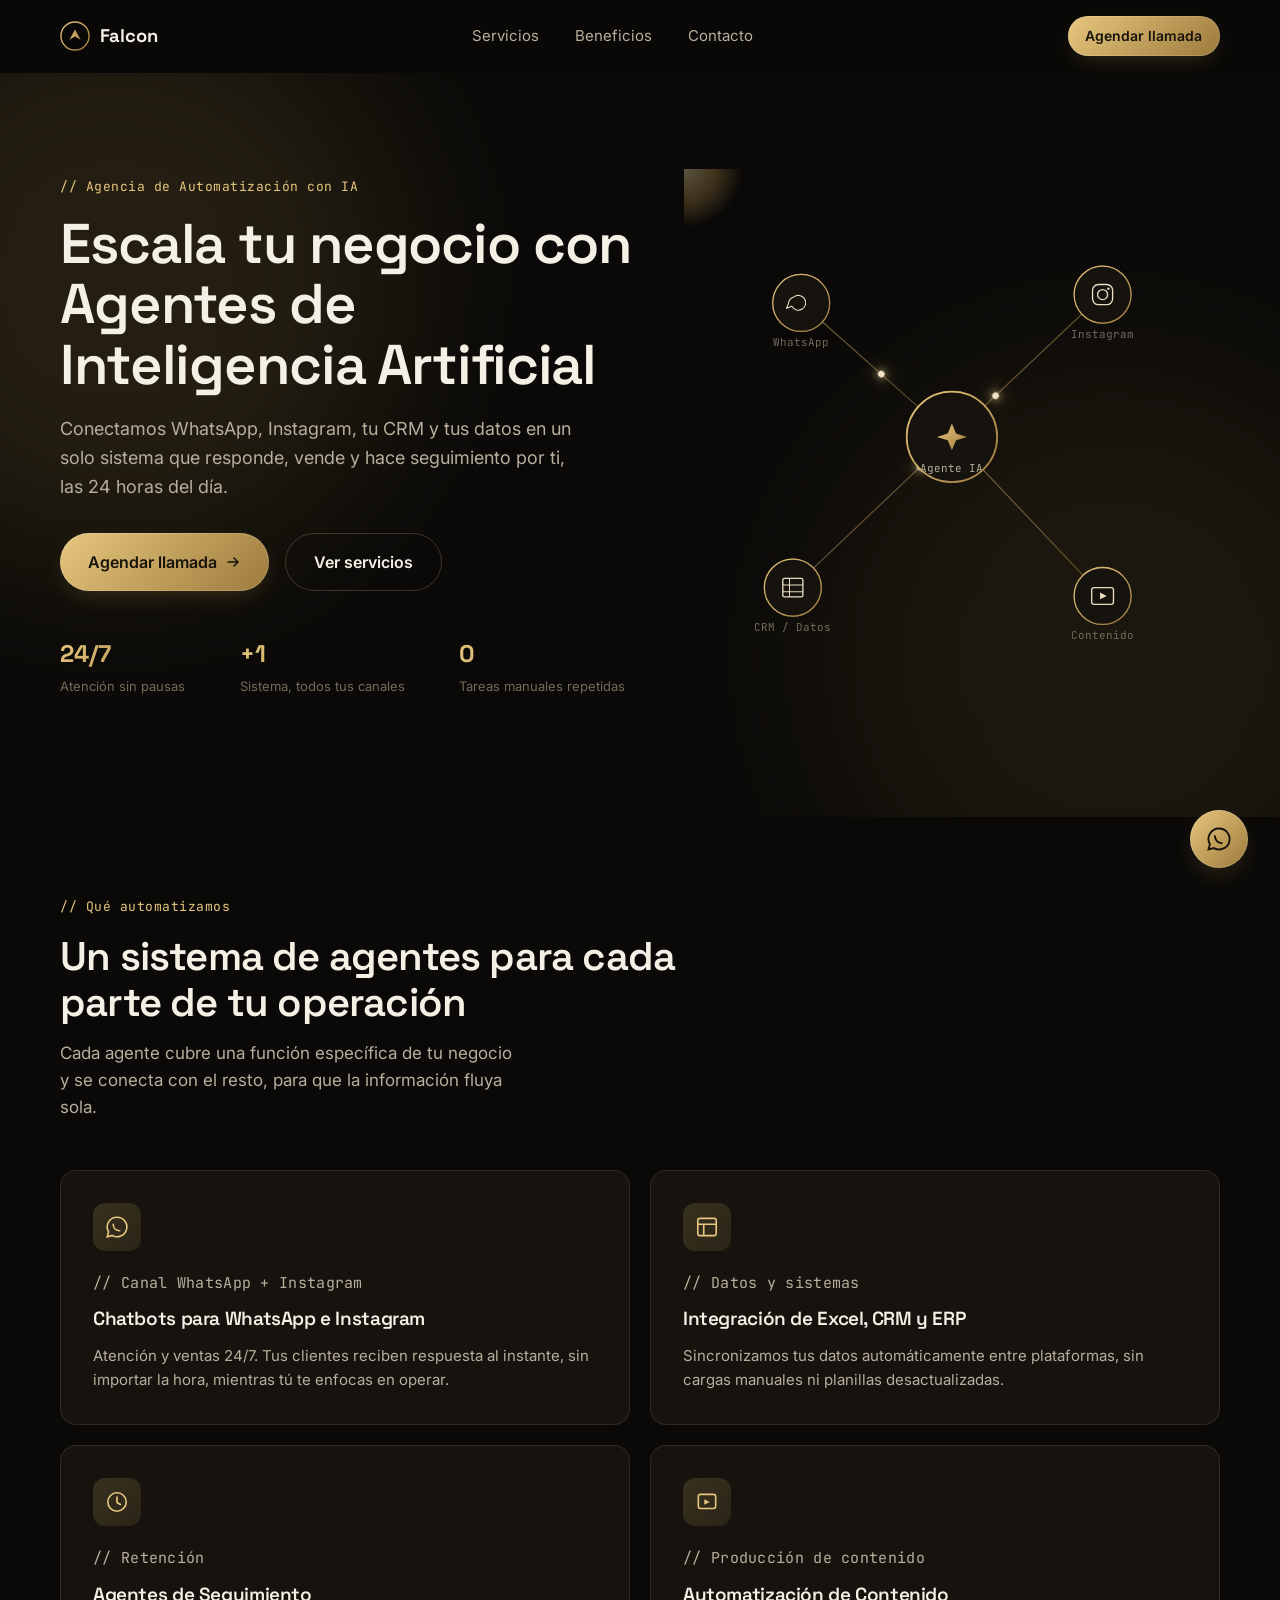
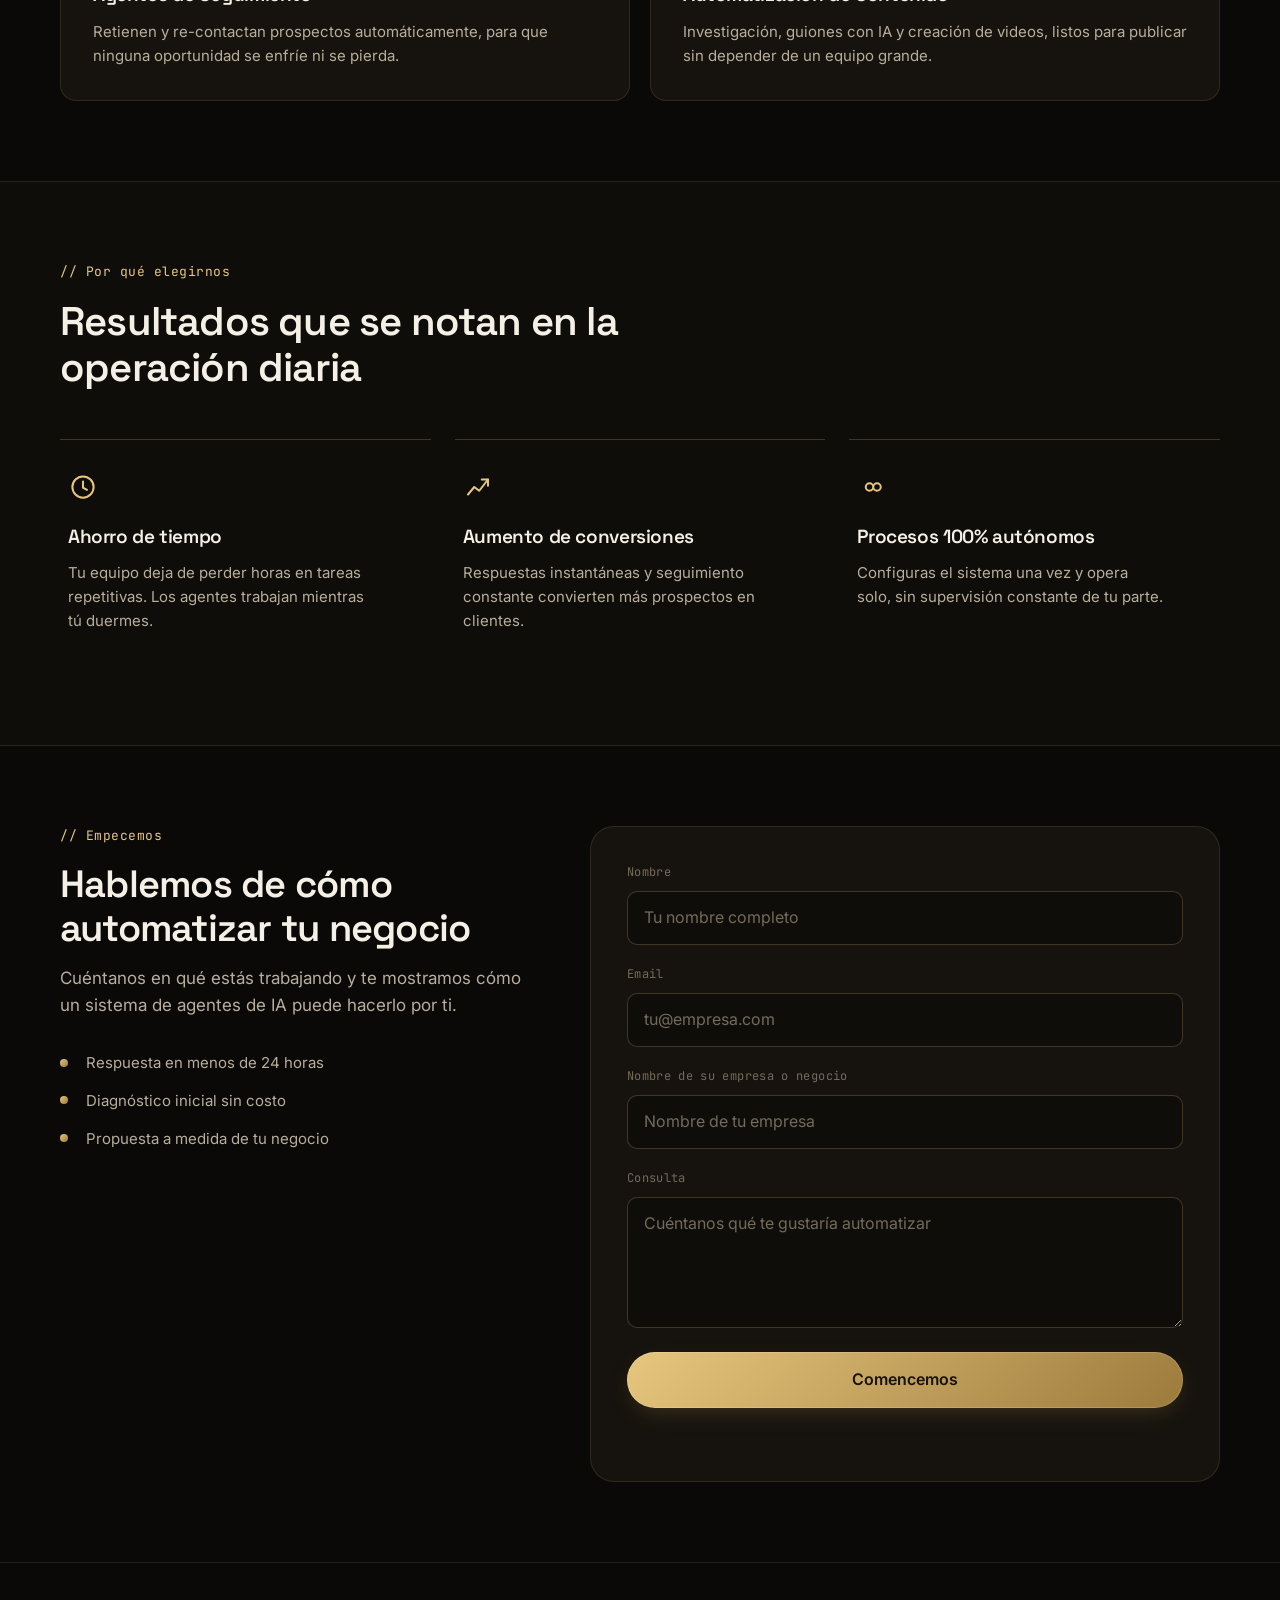
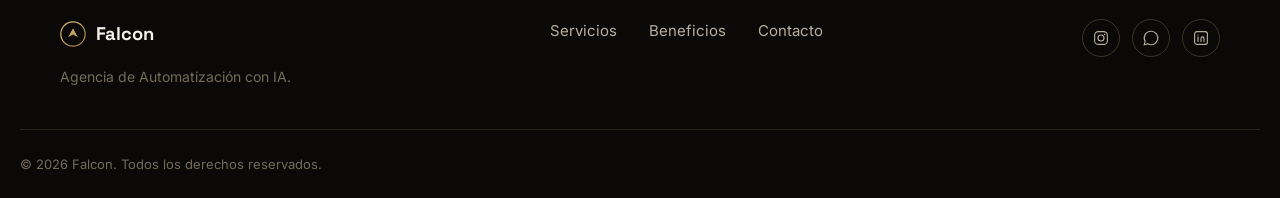
==== commit e23866a8: "Wire final WhatsApp/Instagram links and connect contact form to Formspree - Point the floating and f" ====
--- a/index.html
+++ b/index.html
@@ -251,9 +251,7 @@
         </ul>
       </div>
 
-      <!-- Listo para conectar a un servicio de envío (Formspree, Make, etc.):
-           agrega action="https://formspree.io/f/TU_ID" method="POST" al <form>. -->
-      <form class="contact-form reveal" id="contact-form" novalidate>
+      <form class="contact-form reveal" id="contact-form" action="https://formspree.io/f/mqpzdqpo" method="POST" novalidate>
         <div class="form-row">
           <label for="nombre">Nombre</label>
           <input type="text" id="nombre" name="nombre" autocomplete="name" required placeholder="Tu nombre completo">
@@ -304,10 +302,10 @@
     </nav>
 
     <div class="footer-social">
-      <a href="https://instagram.com/TU_USUARIO" target="_blank" rel="noopener noreferrer" aria-label="Falcon en Instagram (se abre en una pestaña nueva)">
+      <a href="https://www.instagram.com/tomasfalconnz/" target="_blank" rel="noopener noreferrer" aria-label="Falcon en Instagram (se abre en una pestaña nueva)">
         <svg width="18" height="18" viewBox="0 0 24 24" fill="none"><rect x="3.5" y="3.5" width="17" height="17" rx="5" stroke="currentColor" stroke-width="1.5"/><circle cx="12" cy="12" r="4" stroke="currentColor" stroke-width="1.5"/><circle cx="17" cy="7" r="1" fill="currentColor"/></svg>
       </a>
-      <a href="https://wa.me/TU_NUMERO" target="_blank" rel="noopener noreferrer" aria-label="Falcon en WhatsApp (se abre en una pestaña nueva)">
+      <a href="https://wa.me/56961676116?text=Hola,%20vengo%20desde%20la%20pagina%20web%20de%20Falcon%20y%20me%20gustaria%20recibir%20informacion" target="_blank" rel="noopener noreferrer" aria-label="Falcon en WhatsApp (se abre en una pestaña nueva)">
         <svg width="18" height="18" viewBox="0 0 24 24" fill="none"><path d="M12 3a9 9 0 0 0-7.8 13.5L3 21l4.6-1.2A9 9 0 1 0 12 3z" stroke="currentColor" stroke-width="1.5"/></svg>
       </a>
       <a href="#" aria-label="Falcon en LinkedIn">
@@ -320,7 +318,7 @@
   </div>
 </footer>
 
-<a class="whatsapp-float" href="https://wa.me/TU_NUMERO" target="_blank" rel="noopener noreferrer" aria-label="Escribir a Falcon por WhatsApp (se abre en una pestaña nueva)">
+<a class="whatsapp-float" href="https://wa.me/56961676116?text=Hola,%20vengo%20desde%20la%20pagina%20web%20de%20Falcon%20y%20me%20gustaria%20recibir%20informacion" target="_blank" rel="noopener noreferrer" aria-label="Escribir a Falcon por WhatsApp (se abre en una pestaña nueva)">
   <svg width="28" height="28" viewBox="0 0 24 24" fill="none" aria-hidden="true"><path d="M12 3a9 9 0 0 0-7.8 13.5L3 21l4.6-1.2A9 9 0 1 0 12 3z" stroke="currentColor" stroke-width="1.6"/><path d="M8.5 9.5c0 3.5 2.5 6 6 6" stroke="currentColor" stroke-width="1.6" stroke-linecap="round"/></svg>
 </a>
 
--- a/styles.css
+++ b/styles.css
@@ -138,6 +138,7 @@
 }
 .btn-large { padding: 0.95rem 1.75rem; font-size: 1rem; }
 .btn-small { padding: 0.55rem 1.1rem; font-size: 0.875rem; }
+.btn:disabled { opacity: 0.6; cursor: not-allowed; transform: none; }
 
 /* ============================================
    Header
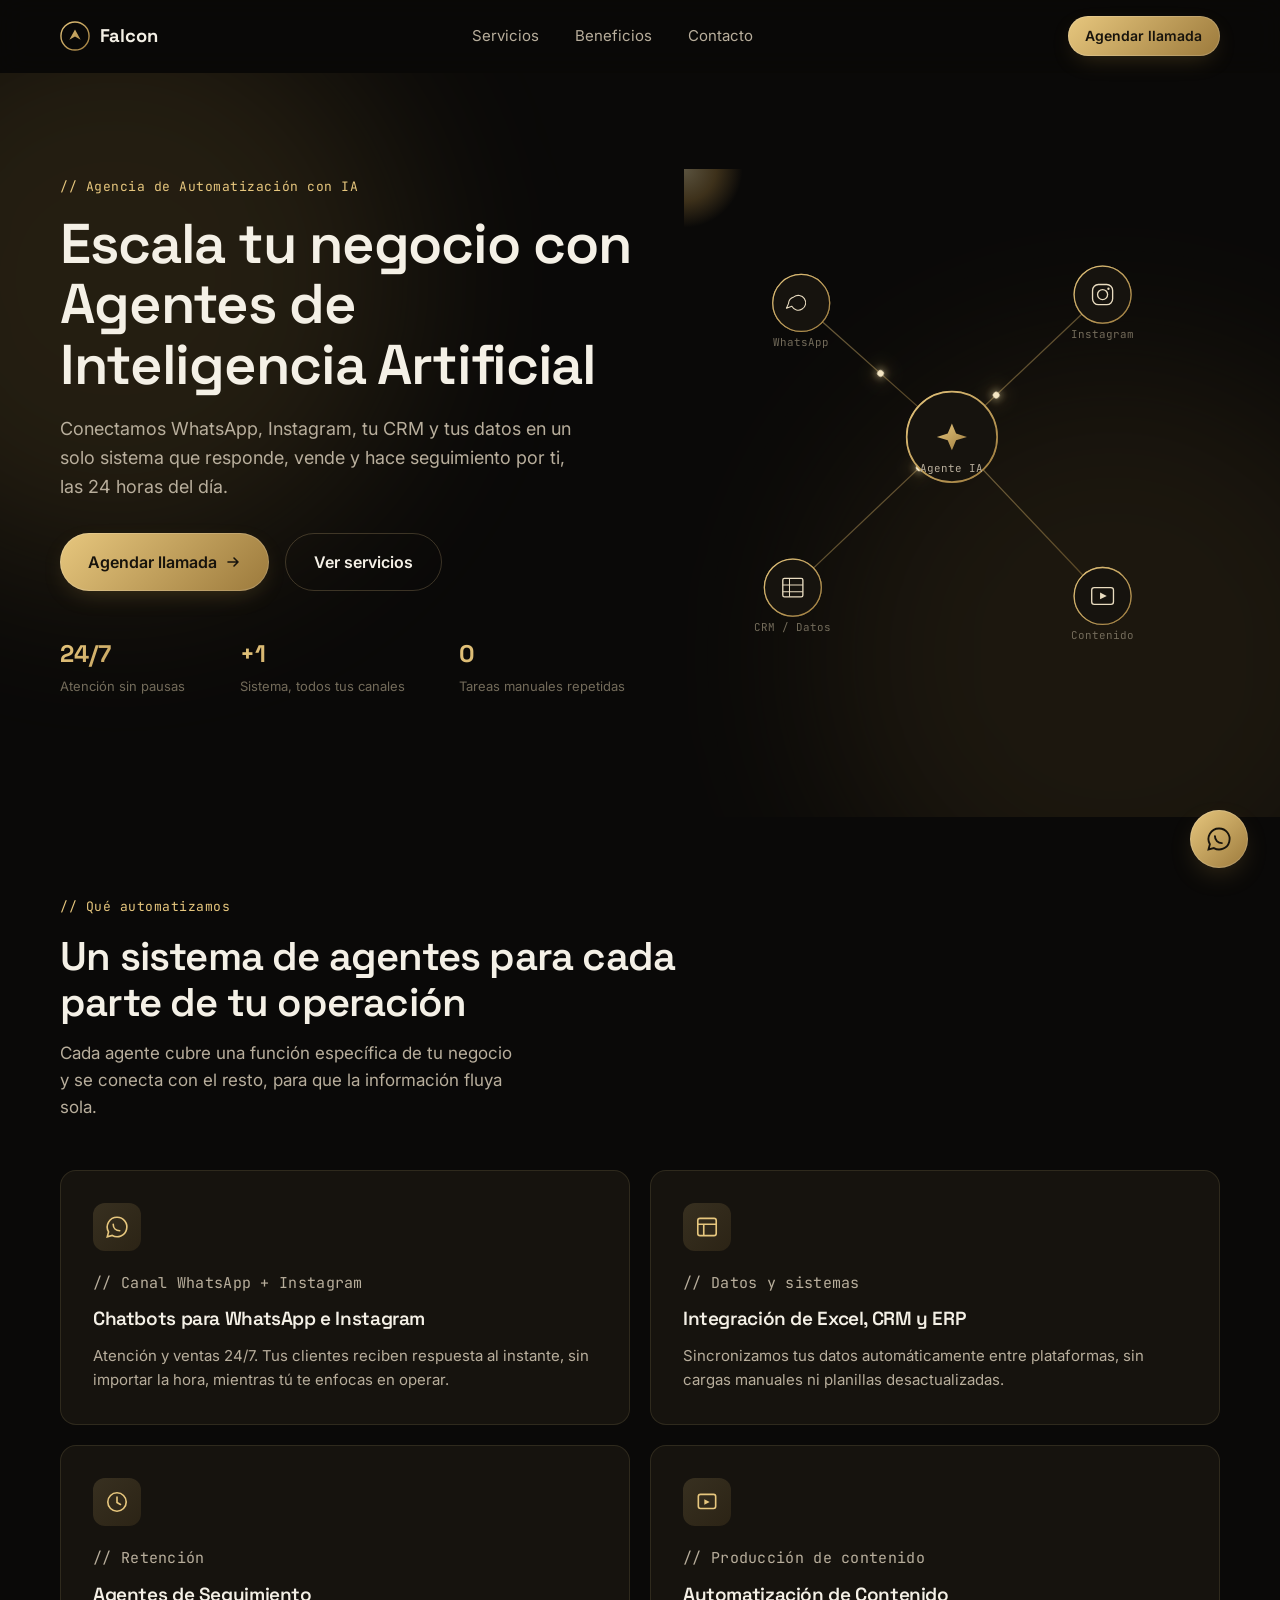
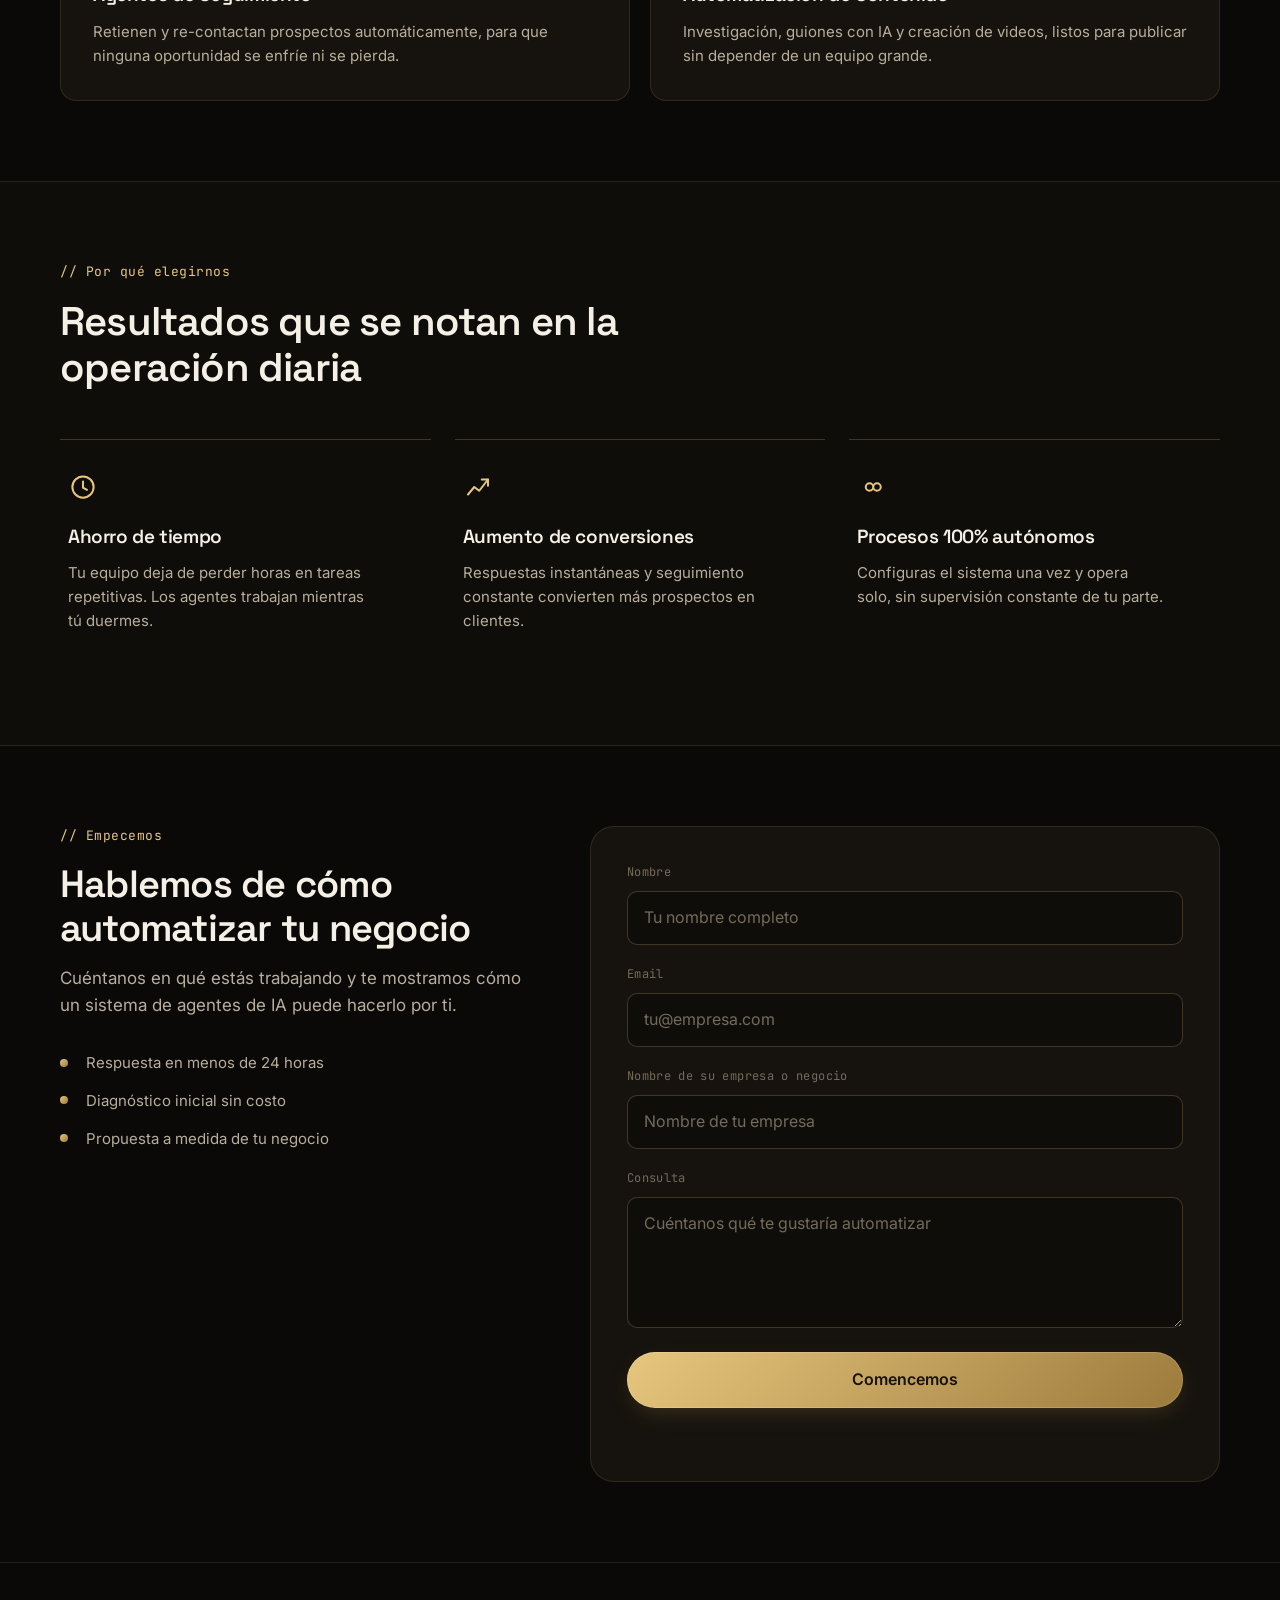
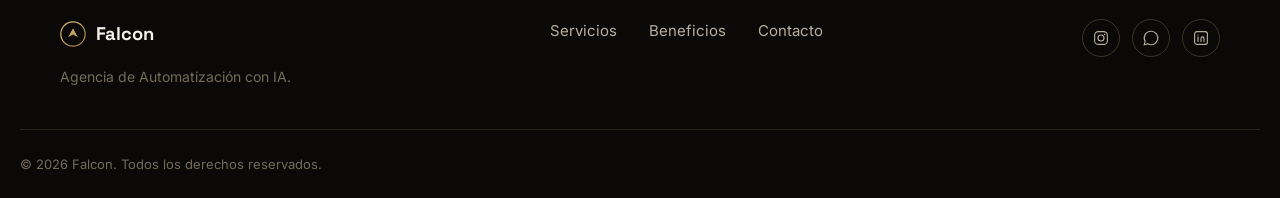
==== commit 75489692: "Point contact form to Make webhook and simplify WhatsApp link - Form action now posts to the Make.co" ====
--- a/index.html
+++ b/index.html
@@ -251,7 +251,7 @@
         </ul>
       </div>
 
-      <form class="contact-form reveal" id="contact-form" action="https://formspree.io/f/mqpzdqpo" method="POST" novalidate>
+      <form class="contact-form reveal" id="contact-form" action="https://hook.us2.make.com/oigwajci0ab42h7y6mrriwmbvbpyjrw3" method="POST" novalidate>
         <div class="form-row">
           <label for="nombre">Nombre</label>
           <input type="text" id="nombre" name="nombre" autocomplete="name" required placeholder="Tu nombre completo">
@@ -305,7 +305,7 @@
       <a href="https://www.instagram.com/tomasfalconnz/" target="_blank" rel="noopener noreferrer" aria-label="Falcon en Instagram (se abre en una pestaña nueva)">
         <svg width="18" height="18" viewBox="0 0 24 24" fill="none"><rect x="3.5" y="3.5" width="17" height="17" rx="5" stroke="currentColor" stroke-width="1.5"/><circle cx="12" cy="12" r="4" stroke="currentColor" stroke-width="1.5"/><circle cx="17" cy="7" r="1" fill="currentColor"/></svg>
       </a>
-      <a href="https://wa.me/56961676116?text=Hola,%20vengo%20desde%20la%20pagina%20web%20de%20Falcon%20y%20me%20gustaria%20recibir%20informacion" target="_blank" rel="noopener noreferrer" aria-label="Falcon en WhatsApp (se abre en una pestaña nueva)">
+      <a href="https://wa.me/56961676116" target="_blank" rel="noopener noreferrer" aria-label="Falcon en WhatsApp (se abre en una pestaña nueva)">
         <svg width="18" height="18" viewBox="0 0 24 24" fill="none"><path d="M12 3a9 9 0 0 0-7.8 13.5L3 21l4.6-1.2A9 9 0 1 0 12 3z" stroke="currentColor" stroke-width="1.5"/></svg>
       </a>
       <a href="#" aria-label="Falcon en LinkedIn">
@@ -318,7 +318,7 @@
   </div>
 </footer>
 
-<a class="whatsapp-float" href="https://wa.me/56961676116?text=Hola,%20vengo%20desde%20la%20pagina%20web%20de%20Falcon%20y%20me%20gustaria%20recibir%20informacion" target="_blank" rel="noopener noreferrer" aria-label="Escribir a Falcon por WhatsApp (se abre en una pestaña nueva)">
+<a class="whatsapp-float" href="https://wa.me/56961676116" target="_blank" rel="noopener noreferrer" aria-label="Escribir a Falcon por WhatsApp (se abre en una pestaña nueva)">
   <svg width="28" height="28" viewBox="0 0 24 24" fill="none" aria-hidden="true"><path d="M12 3a9 9 0 0 0-7.8 13.5L3 21l4.6-1.2A9 9 0 1 0 12 3z" stroke="currentColor" stroke-width="1.6"/><path d="M8.5 9.5c0 3.5 2.5 6 6 6" stroke="currentColor" stroke-width="1.6" stroke-linecap="round"/></svg>
 </a>
 
